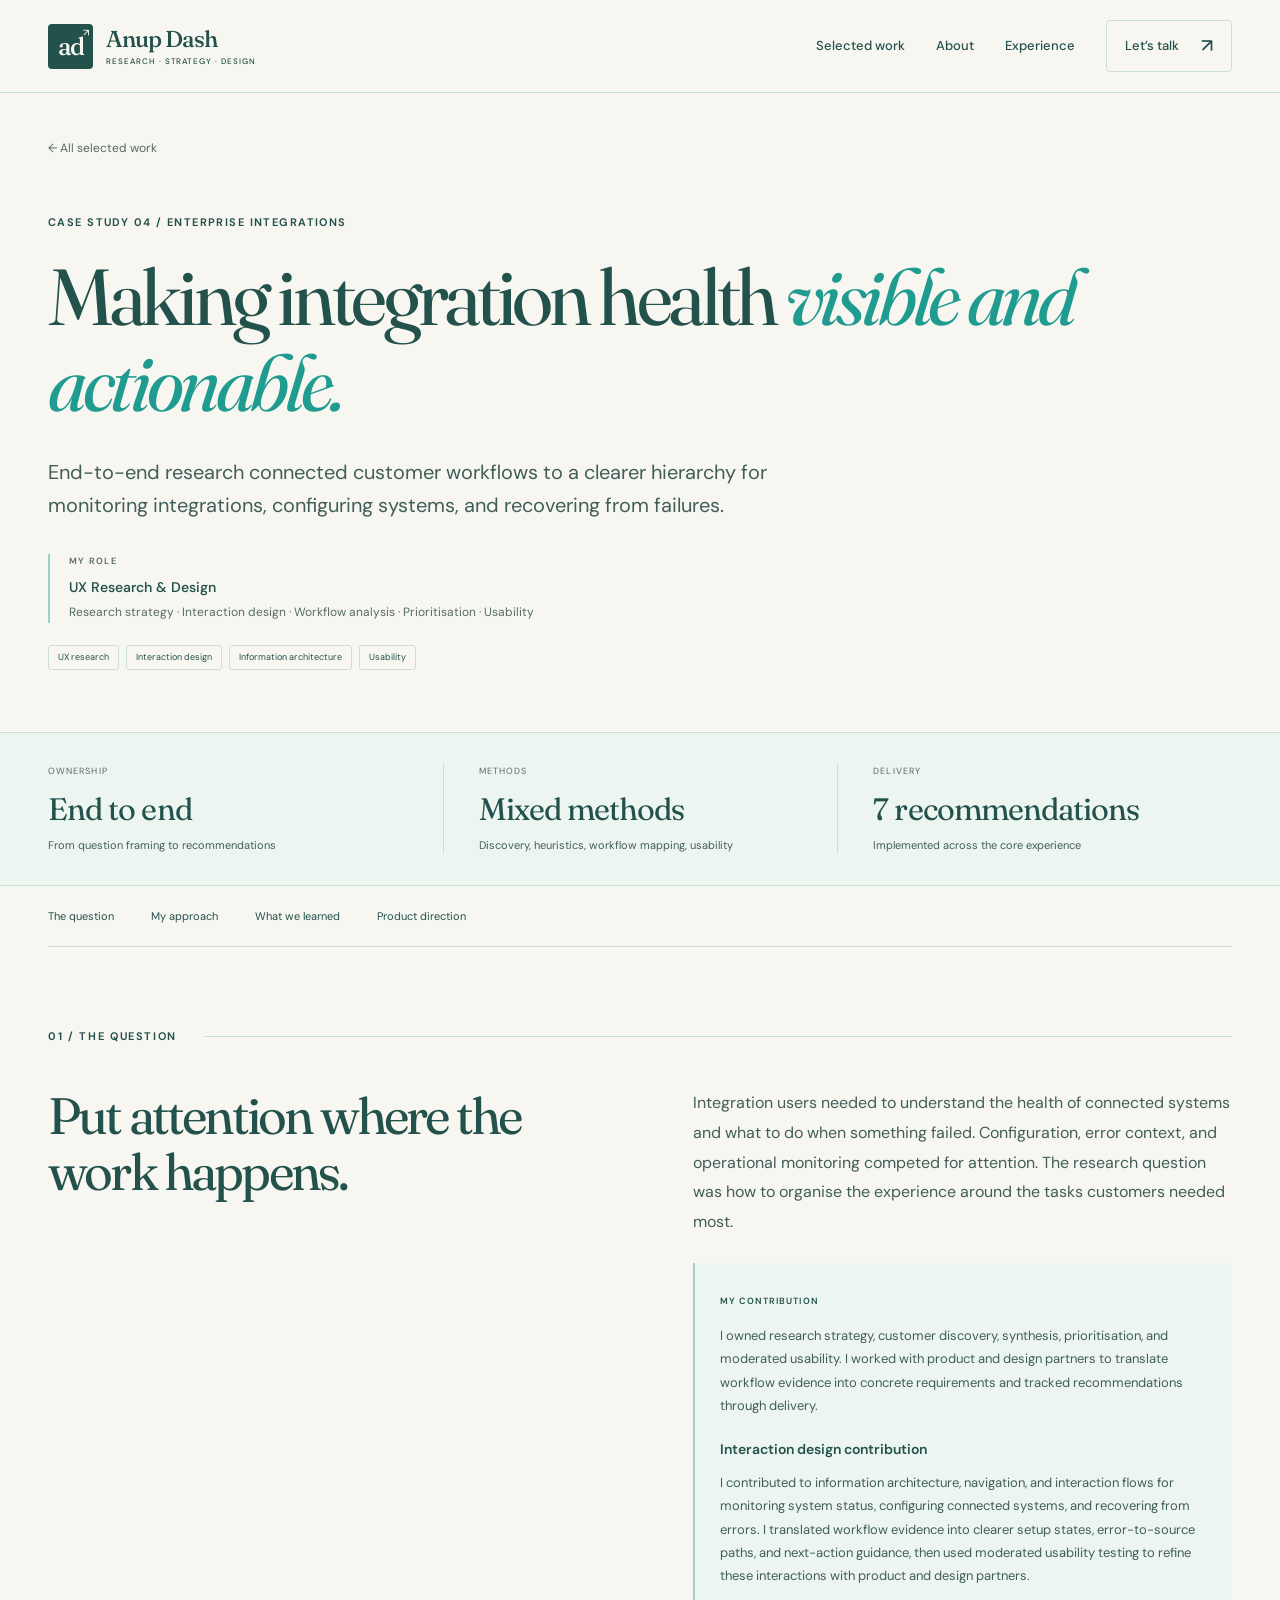
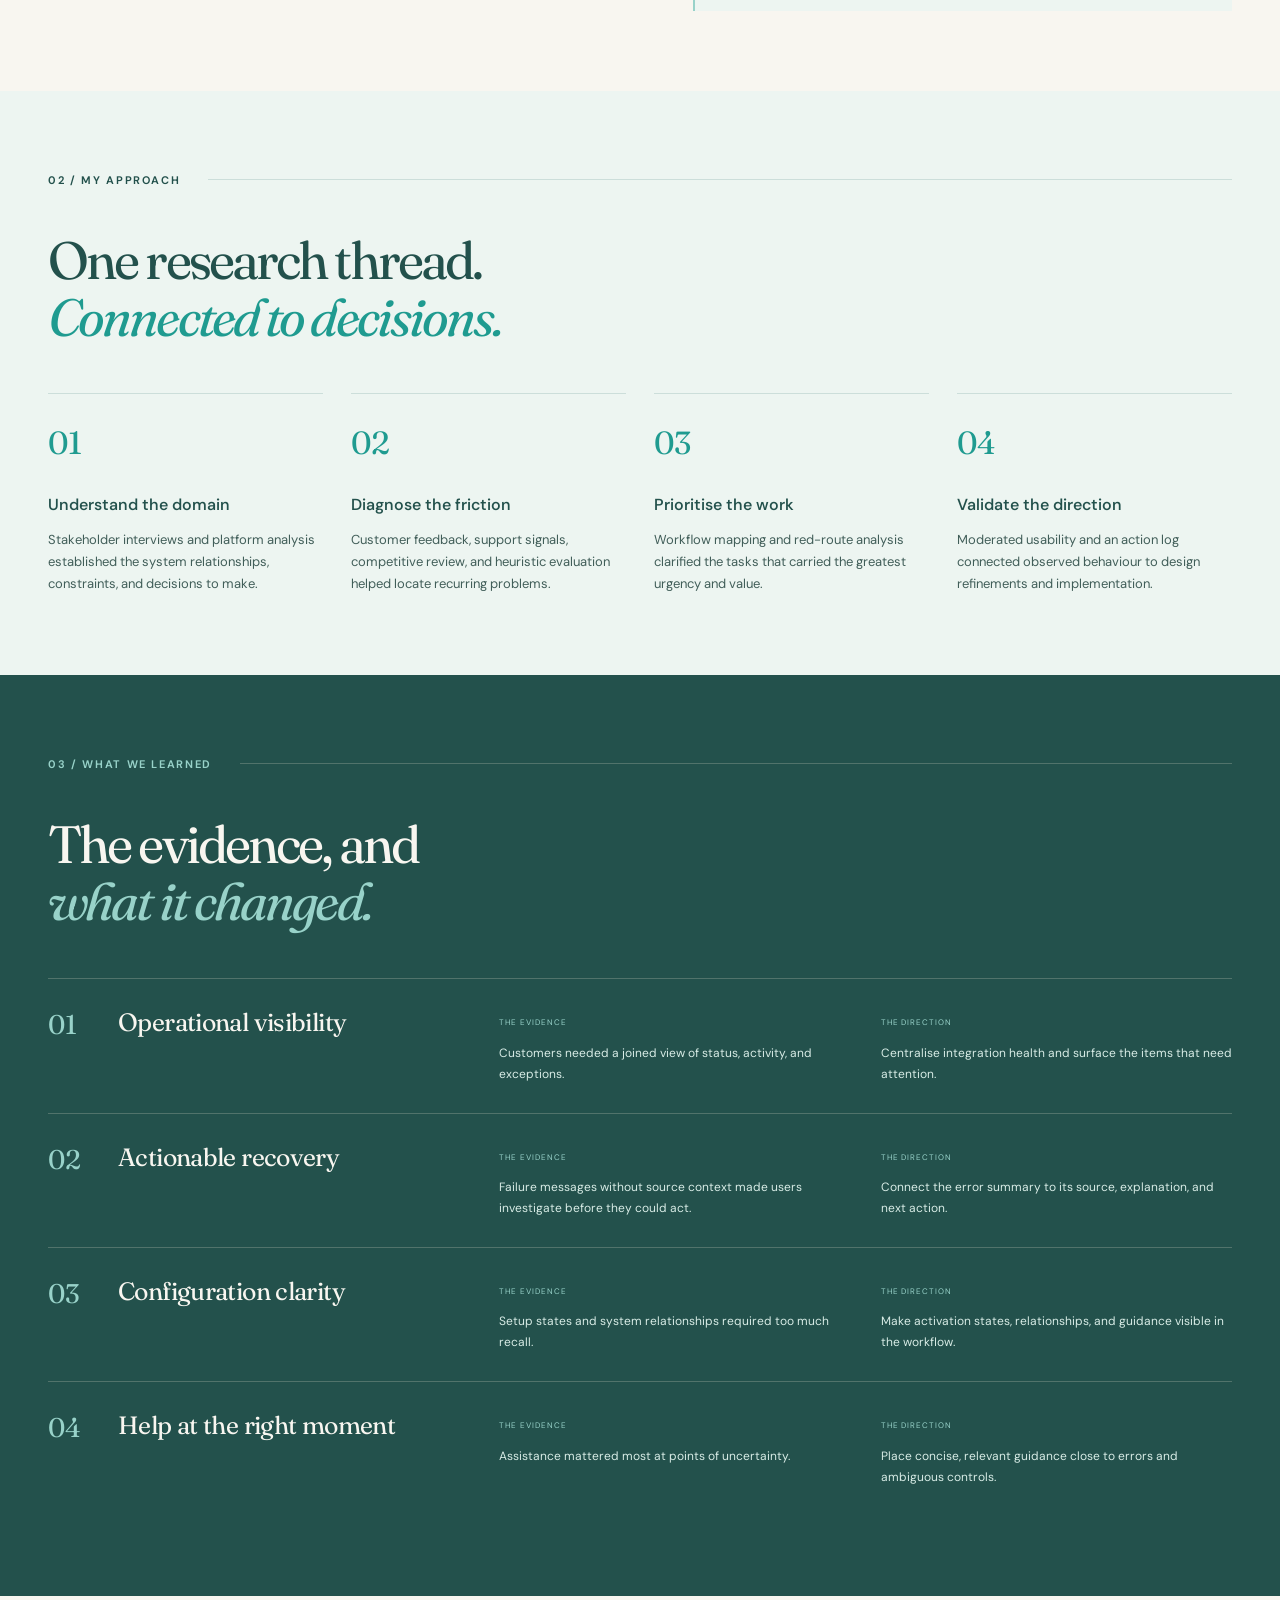
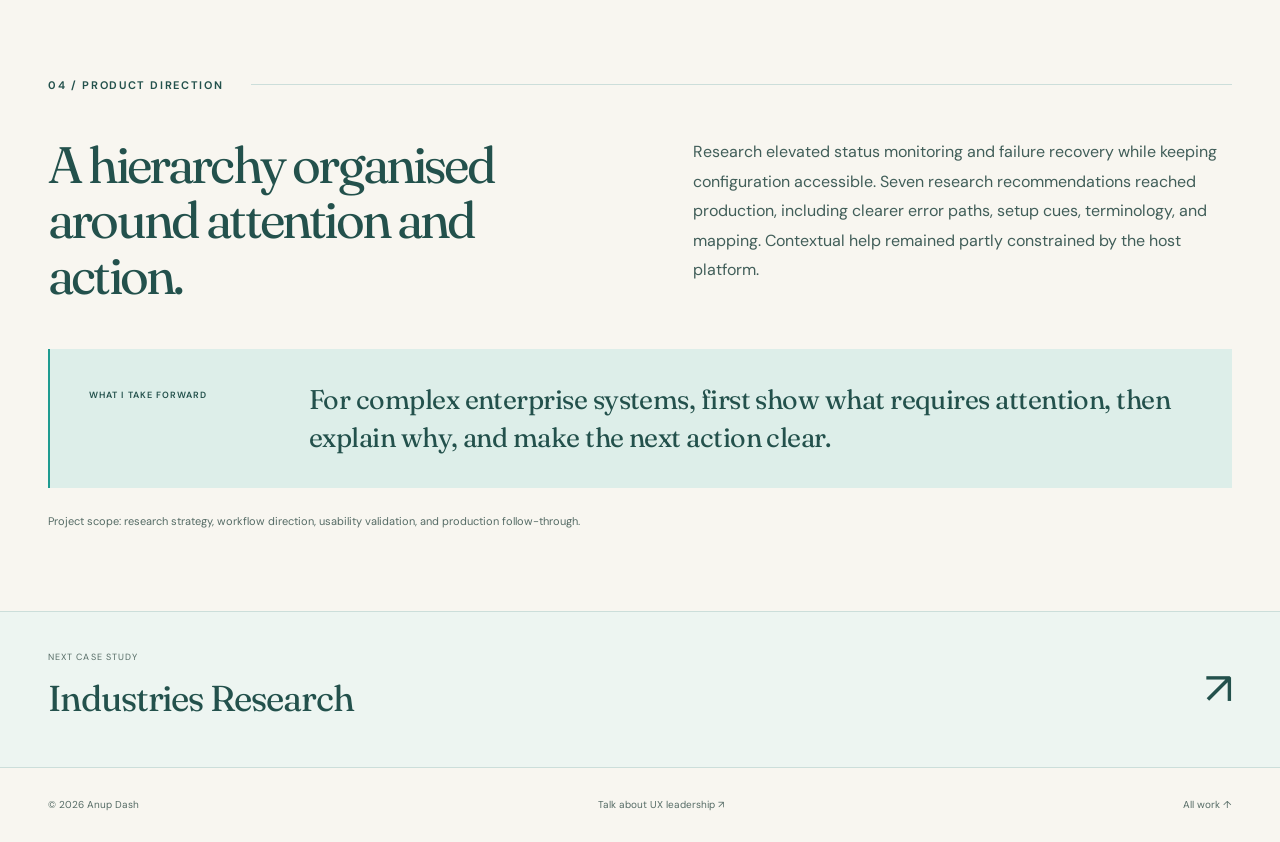
==== connectors-ux-revamp.html @ 8c9ec7f9 "Add files via upload" ====
<!doctype html><html lang="en"><head><meta charset="utf-8"><meta name="viewport" content="width=device-width, initial-scale=1"><title>Connectors UX Revamp — Anup Dash</title><meta name="description" content="End-to-end research connected customer workflows to a clearer hierarchy for monitoring integrations, configuring systems, and recovering from failures."><meta name="theme-color" content="#23514C"><link rel="icon" href="assets/favicon.svg" type="image/svg+xml"><link rel="stylesheet" href="styles.css"><link rel="stylesheet" href="case.css"><script src="app.js" defer></script></head><body><a class="skip-link" href="#main">Skip to content</a><header class="site-header"><nav class="wrap navigation" aria-label="Main navigation"><a class="brand" href="index.html" aria-label="Anup Dash, home"><span class="monogram" aria-hidden="true">ad<span>↗</span></span><span>Anup Dash<span class="brand-caption">RESEARCH · STRATEGY · DESIGN</span></span></a><button class="menu-toggle" aria-expanded="false" aria-controls="nav-links">Menu <span aria-hidden="true">☰</span></button><div class="nav-links" id="nav-links"><a href="index.html#projects">Selected work</a><a href="index.html#about">About</a><a href="index.html#experience">Experience</a><a class="nav-contact" href="index.html#contact">Let’s talk <span aria-hidden="true">↗</span></a></div></nav></header><main id="main">
    <section class="case-hero wrap"><a class="case-back" href="index.html#projects">← All selected work</a><p class="eyebrow">CASE STUDY 04 / ENTERPRISE INTEGRATIONS</p><h1>Making integration health <em>visible and actionable.</em></h1><p class="case-lede">End-to-end research connected customer workflows to a clearer hierarchy for monitoring integrations, configuring systems, and recovering from failures.</p><div class="case-role"><span>MY ROLE</span><strong>UX Research &amp; Design</strong><p>Research strategy · Interaction design · Workflow analysis · Prioritisation · Usability</p></div><div class="project-tags case-tags" aria-label="Project capabilities"><span>UX research</span><span>Interaction design</span><span>Information architecture</span><span>Usability</span></div></section>
    <section class="case-stats" aria-label="Project overview"><div class="wrap"><div><span>Ownership</span><strong>End to end</strong><p>From question framing to recommendations</p></div><div><span>Methods</span><strong>Mixed methods</strong><p>Discovery, heuristics, workflow mapping, usability</p></div><div><span>Delivery</span><strong>7 recommendations</strong><p>Implemented across the core experience</p></div></div></section>
    <nav class="case-sections wrap" aria-label="Case-study sections"><a href="#context">The question</a><a href="#approach">My approach</a><a href="#findings">What we learned</a><a href="#direction">Product direction</a></nav>
    <section class="section wrap case-context" id="context"><div class="section-label"><span>01 / THE QUESTION</span><span class="line"></span></div><div class="case-two-col"><h2>Put attention where the work happens.</h2><div><p>Integration users needed to understand the health of connected systems and what to do when something failed. Configuration, error context, and operational monitoring competed for attention. The research question was how to organise the experience around the tasks customers needed most.</p><aside class="contribution"><span>MY CONTRIBUTION</span><p>I owned research strategy, customer discovery, synthesis, prioritisation, and moderated usability. I worked with product and design partners to translate workflow evidence into concrete requirements and tracked recommendations through delivery.</p><h3>Interaction design contribution</h3><p>I contributed to information architecture, navigation, and interaction flows for monitoring system status, configuring connected systems, and recovering from errors. I translated workflow evidence into clearer setup states, error-to-source paths, and next-action guidance, then used moderated usability testing to refine these interactions with product and design partners.</p></aside></div></div></section>
    <section class="case-approach" id="approach"><div class="section wrap"><div class="section-label"><span>02 / MY APPROACH</span><span class="line"></span></div><h2>One research thread.<br><em>Connected to decisions.</em></h2><div class="approach-grid"><article><span class="step-number">01</span><h3>Understand the domain</h3><p>Stakeholder interviews and platform analysis established the system relationships, constraints, and decisions to make.</p></article><article><span class="step-number">02</span><h3>Diagnose the friction</h3><p>Customer feedback, support signals, competitive review, and heuristic evaluation helped locate recurring problems.</p></article><article><span class="step-number">03</span><h3>Prioritise the work</h3><p>Workflow mapping and red-route analysis clarified the tasks that carried the greatest urgency and value.</p></article><article><span class="step-number">04</span><h3>Validate the direction</h3><p>Moderated usability and an action log connected observed behaviour to design refinements and implementation.</p></article></div></div></section>
    <section class="case-findings" id="findings"><div class="section wrap"><div class="section-label"><span>03 / WHAT WE LEARNED</span><span class="line"></span></div><h2>The evidence, and<br><em>what it changed.</em></h2><div class="findings-list"><article class="case-finding"><span>01</span><h3>Operational visibility</h3><div><small>THE EVIDENCE</small><p>Customers needed a joined view of status, activity, and exceptions.</p></div><div><small>THE DIRECTION</small><p>Centralise integration health and surface the items that need attention.</p></div></article><article class="case-finding"><span>02</span><h3>Actionable recovery</h3><div><small>THE EVIDENCE</small><p>Failure messages without source context made users investigate before they could act.</p></div><div><small>THE DIRECTION</small><p>Connect the error summary to its source, explanation, and next action.</p></div></article><article class="case-finding"><span>03</span><h3>Configuration clarity</h3><div><small>THE EVIDENCE</small><p>Setup states and system relationships required too much recall.</p></div><div><small>THE DIRECTION</small><p>Make activation states, relationships, and guidance visible in the workflow.</p></div></article><article class="case-finding"><span>04</span><h3>Help at the right moment</h3><div><small>THE EVIDENCE</small><p>Assistance mattered most at points of uncertainty.</p></div><div><small>THE DIRECTION</small><p>Place concise, relevant guidance close to errors and ambiguous controls.</p></div></article></div></div></section>
    <section class="section wrap" id="direction"><div class="section-label"><span>04 / PRODUCT DIRECTION</span><span class="line"></span></div><div class="case-two-col"><h2>A hierarchy organised around attention and action.</h2><p class="result-copy">Research elevated status monitoring and failure recovery while keeping configuration accessible. Seven research recommendations reached production, including clearer error paths, setup cues, terminology, and mapping. Contextual help remained partly constrained by the host platform.</p></div><blockquote class="reflection"><span>WHAT I TAKE FORWARD</span><p>For complex enterprise systems, first show what requires attention, then explain why, and make the next action clear.</p></blockquote><p class="case-boundary">Project scope: research strategy, workflow direction, usability validation, and production follow-through.</p></section>
    <section class="next-case"><div class="wrap"><a href="industries-research.html"><span><small>NEXT CASE STUDY</small><strong>Industries Research</strong></span><span aria-hidden="true">↗</span></a></div></section></main><footer class="case-footer wrap"><span>© 2026 Anup Dash</span><a href="index.html#contact">Talk about UX leadership ↗</a><a href="index.html#projects">All work ↑</a></footer></body></html>
---- styles.css ----
@import url('https://fonts.googleapis.com/css2?family=DM+Sans:wght@400;450;500;550;600;650;700&family=Fraunces:ital,opsz,wght@0,9..144,400;0,9..144,500;0,9..144,600;1,9..144,400;1,9..144,500&display=swap');
/* Teal leads the palette; warm off-white keeps the editorial background. */
:root{
  --teal-deep:#23514C;
  --teal:#1F9B90;
  --teal-soft:#98D2C9;
  --teal-warm:#36B399;
  --teal-text:#18736B;
  --on-primary:#082724;
  --paper:#f8f6f0;
  --surface:#EDF5F1;
  --surface-soft:#DDEEE9;
  --surface-warm:#f0eee7;
  --ink:var(--teal-deep);
  --text:#415E59;
  --muted:#556B65;
  --accent:var(--teal);
  --border:#CCDEDA;
  --on-dark:#D8ECE6;
  --dark-border:#51736B;
  --display:'Fraunces',Georgia,serif;
  --sans:'DM Sans',Arial,sans-serif;
}
*{box-sizing:border-box}html{scroll-behavior:smooth;scroll-padding-top:110px}body{margin:0;background:var(--paper);color:var(--ink);font-family:var(--sans);font-size:16px;line-height:1.65;-webkit-font-smoothing:antialiased}a{color:inherit;text-decoration:none}button{font:inherit;cursor:pointer}img{display:block;max-width:100%}button,a{-webkit-tap-highlight-color:transparent}button{color:inherit}::selection{background:var(--teal-soft);color:var(--ink)}:focus-visible{outline:3px solid var(--accent);outline-offset:5px}h1,h2,h3,p{margin:0}h1,h2{font-family:var(--display);font-weight:400;letter-spacing:-.055em;line-height:1.08}h2{font-size:clamp(38px,4.1vw,60px)}h2 em,h1 em{font-weight:400;color:var(--teal)}em{font-family:var(--display)}.wrap{width:min(1240px,calc(100% - 96px));margin-inline:auto}.section{padding-block:80px}.section-label{display:flex;align-items:center;gap:28px;margin-bottom:43px;font-size:11px;font-weight:650;letter-spacing:.15em}.section-label .line{height:1px;flex:1;background:var(--border)}.eyebrow{font-size:11px;letter-spacing:.13em;font-weight:650;display:flex;align-items:center;gap:10px}.status-dot{width:7px;height:7px;background:var(--teal-warm);border-radius:50%}.text-link{display:inline-flex;align-items:center;gap:16px;font-size:14px;font-weight:550;border-bottom:1px solid var(--border);padding-bottom:7px}.text-link:hover{color:var(--teal-text);border-color:var(--accent)}.text-link span{font-size:20px;line-height:1}.button{display:inline-flex;align-items:center;justify-content:center;gap:28px;padding:16px 25px;min-height:54px;border-radius:5px;font-weight:550;font-size:14px;border:1px solid var(--teal-deep);transition:background .2s,transform .2s}.button:hover{transform:translateY(-2px)}.button span{font-size:22px;line-height:1}.button-primary{background:var(--teal);border-color:var(--teal);color:var(--on-primary);font-weight:650}.button-primary:hover{background:var(--teal-deep);border-color:var(--teal-deep);color:var(--paper)}.sr-only{position:absolute;width:1px;height:1px;padding:0;margin:-1px;overflow:hidden;clip:rect(0,0,0,0);white-space:nowrap;border:0}.skip-link{position:fixed;z-index:200;top:8px;left:16px;padding:12px;background:var(--teal-deep);color:white;transform:translateY(-160%)}.skip-link:focus{transform:none}
.site-header{position:sticky;top:0;z-index:100;background:rgba(248,246,240,.95);backdrop-filter:blur(14px);border-bottom:1px solid var(--border)}.navigation{display:flex;align-items:center;justify-content:space-between;min-height:92px;gap:30px}.brand{display:flex;align-items:center;gap:13px;font-family:var(--display);font-weight:500;font-size:23px;letter-spacing:-.045em;line-height:1.15}.brand-caption{display:block;font-family:var(--sans);font-size:8px;font-weight:500;letter-spacing:.12em;margin-top:5px}.monogram{display:flex;align-items:center;justify-content:center;width:45px;height:45px;background:var(--teal-deep);color:var(--paper);font-size:25px;border-radius:4px;position:relative;letter-spacing:-.08em}.monogram span{position:absolute;font-family:var(--sans);font-size:10px;right:4px;top:3px;letter-spacing:0}.nav-links{display:flex;align-items:center;gap:31px;font-size:13px;font-weight:500}.nav-links>a:hover{color:var(--teal-text)}.nav-contact{border:1px solid var(--border);padding:9px 18px;border-radius:4px;display:flex;gap:22px;align-items:center}.nav-contact span{font-size:19px}.menu-toggle{display:none}
.hero{display:grid;grid-template-columns:1.28fr .82fr;gap:74px;align-items:center;padding-block:8px 32px;min-height:0}.hero h1{font-size:clamp(52px,5.8vw,82px);line-height:1.08;margin-top:27px;letter-spacing:-.057em}.hero h1 em{display:inline-block}.hero-intro{max-width:540px;margin-top:27px;font-size:18px;line-height:1.7;color:var(--text)}.hero-detail{color:var(--muted);font-size:13px;margin-top:18px}.hero-actions{display:flex;align-items:center;gap:30px;margin-top:31px}.hero-location{display:flex;align-items:center;gap:8px;color:var(--muted);font-size:10px;margin-top:36px;letter-spacing:.02em}.hero-location svg{width:14px;height:14px;stroke:currentColor;stroke-width:1.5}.hero-location>span{padding-inline:5px}.portrait-composition{position:relative;padding-top:28px}.portrait-kicker{position:absolute;top:0;left:0;font-size:9px;letter-spacing:.14em;color:var(--muted)}.portrait-frame{position:relative;isolation:isolate;aspect-ratio: .88;border-radius:160px 160px 8px 8px;background:var(--surface-soft);overflow:hidden}.portrait-frame>img{position:absolute;z-index:1;bottom:0;left:0;width:100%;height:auto;mix-blend-mode:normal;-webkit-mask-image:url("assets/anup-portrait-formal-mask.png");mask-image:url("assets/anup-portrait-formal-mask.png");-webkit-mask-size:100% 100%;mask-size:100% 100%;-webkit-mask-repeat:no-repeat;mask-repeat:no-repeat}.portrait-orbit{position:absolute;z-index:0;pointer-events:none;width:100%;height:100%;inset:0;stroke:var(--teal-soft);fill:none;stroke-width:1}.portrait-caption{position:relative;margin:-28px 20px 0 -24px;padding:18px 22px;display:flex;align-items:center;gap:17px;background:var(--teal-deep);color:var(--paper);box-shadow:0 14px 35px #23514C1a;font-size:13px;line-height:1.4;border-radius:4px}.portrait-caption strong{font-weight:500}.spark{font-size:35px;color:var(--teal-soft);line-height:1}.caption-arrow{margin-left:auto;font-size:32px;font-weight:400}.portrait-index{display:block;text-align:right;margin-top:17px;font-size:8px;letter-spacing:.11em;color:var(--muted)}
.impact-strip{border-top:1px solid var(--border);border-bottom:1px solid var(--border);background:var(--surface)}.metrics{display:flex;justify-content:space-between;padding-block:34px}.metric{flex:0 1 auto;min-width:0;padding:0 0 0 35px;border-left:1px solid var(--border);text-align:left}.metric:first-child{padding-left:0;border:0}.metric-nps{flex-shrink:0}.metric strong{font-family:var(--display);font-size:44px;font-weight:400;line-height:1.2;letter-spacing:-.045em}.metric strong span{font-size:27px;color:var(--teal-text)}.metric p{font-size:12px;font-weight:550;line-height:1.55;margin-top:9px}.metric p>span{color:var(--muted);font-size:10px;font-weight:400}.metric-nps strong{font-size:37px;line-height:1.43;white-space:nowrap}.metric-nps strong span{font-size:24px;padding-inline:3px}
.about-grid{display:grid;grid-template-columns:1.05fr 1fr;gap:115px}.about-grid h2{max-width:470px}.about-copy{padding-top:3px;color:var(--text);font-size:15px}.about-copy>p+p{margin-top:18px}.about-copy .large-copy{font-size:22px;line-height:1.5;color:var(--ink)}.about-copy .text-link{margin-top:26px;color:var(--ink)}.section-heading{display:flex;justify-content:space-between;align-items:end;gap:50px;margin-bottom:40px}.section-heading>p{font-size:14px;color:var(--text);padding-bottom:7px;line-height:1.7}.work-section{background:var(--surface)}.work-section .section-label .line{background:var(--border)}.work-filters{display:flex;gap:8px;flex-wrap:wrap;margin-bottom:30px}.filter{border:1px solid var(--border);border-radius:40px;background:transparent;padding:9px 17px;font-size:12px;transition:background .2s}.filter span{font-size:10px;margin-left:7px;opacity:.75}.filter.active{background:var(--teal);color:var(--on-primary);border-color:var(--teal);font-weight:650}.filter:hover:not(.active){background:var(--surface-soft)}.project-grid{display:grid;grid-template-columns:1fr 1fr;gap:44px 30px}.project-card{display:block;min-width:0}.project-card[hidden]{display:none}.project-art{aspect-ratio:1.78;position:relative;overflow:hidden;border-radius:7px}.art-topline{position:absolute;top:21px;left:24px;right:24px;display:flex;justify-content:space-between;gap:12px;z-index:2;font-size:8px;font-weight:600;letter-spacing:.12em}.art-topline>span:last-child{font-size:12px;white-space:nowrap}.art-footnote{position:absolute;bottom:16px;left:24px;z-index:3;display:inline-flex;align-items:center;max-width:calc(100% - 48px);padding:4px 9px;border:1px solid var(--border);border-radius:999px;background:#f8f6f0;color:var(--teal-deep);font-size:8px;font-weight:600;line-height:1.4;letter-spacing:.08em;opacity:1}.project-copy{padding:22px 2px 0}.project-meta{font-size:9px;letter-spacing:.13em;font-weight:600;color:var(--muted)}.project-title{display:flex;justify-content:space-between;align-items:center;gap:14px;margin-top:9px}.project-title h3{font-family:var(--display);font-size:29px;line-height:1.2;font-weight:400;letter-spacing:-.04em}.project-arrow{font-size:24px;transition:transform .25s,color .25s}.project-card:hover .project-arrow{transform:translate(3px,-3px);color:var(--accent)}.project-copy>p:not(.project-meta){font-size:13px;color:var(--text);line-height:1.65;margin-top:12px;max-width:510px}.project-tags{display:flex;gap:7px;flex-wrap:wrap;margin-top:17px}.project-tags span,.experience-tags span{font-size:9px;padding:4px 9px;border:1px solid var(--border);border-radius:3px;color:var(--teal-deep)}.connector-art{color:var(--paper);background:var(--teal-deep)}.connector-art svg{position:absolute;inset:40px 0 17px;width:100%;height:calc(100% - 57px);transition:transform .4s}.map-path{fill:none;stroke:var(--teal-soft);stroke-width:1.5;stroke-dasharray:5 4}.map-node{fill:#2D655F;stroke:var(--teal-soft);stroke-width:.8}.map-label{fill:var(--paper);font-family:var(--sans);font-size:12px;text-anchor:middle}.map-core{fill:var(--teal-deep);font-family:var(--display);font-size:21px;text-anchor:middle}.project-card:hover .connector-art svg{transform:scale(1.025)}.outlook-art{background:var(--surface-soft);color:var(--teal-deep)}.mail-preview{position:absolute;inset:57px 27px -18px;display:flex;background:white;border:1px solid var(--border);border-radius:5px;box-shadow:0 10px 28px #23514C12;transform:rotate(-2deg);transition:transform .4s;font-size:9px}.project-card:hover .mail-preview{transform:rotate(0)}.mail-preview aside{display:flex;flex-direction:column;gap:13px;width:18%;background:var(--surface);padding:15px 9px;color:var(--muted)}.mail-logo{background:#3273b5;color:white;width:24px;height:27px;display:grid;place-items:center;font-weight:700;font-size:16px;margin-bottom:13px;border-radius:2px}.mail-preview aside b{font-size:7px;margin-left:5px}.mail-preview-body{width:44%;padding:16px 13px}.mail-bar{font-size:8px;border-bottom:1px solid var(--border);padding-bottom:12px;display:flex;justify-content:space-between}.mail-avatar{margin-top:13px;border-radius:50%;width:24px;height:24px;background:var(--surface-soft);display:grid;place-items:center;font-size:7px}.mail-lines{display:grid;gap:8px;margin-top:15px}.mail-lines>span{height:4px;background:var(--border);border-radius:2px;width:100%}.mail-lines>span:last-child{width:75%}.short-lines{margin-top:18px}.mail-signature{margin-top:19px;font-size:7px;color:var(--muted)}.connector-preview{border-left:1px solid var(--border);flex:1;overflow:hidden;background:var(--surface)}.connector-preview>img{height:100%;width:100%;object-fit:cover;object-position:top left}.industries-art{background:var(--surface-soft);color:var(--teal-deep)}.research-stack{position:absolute;top:68px;left:10%;right:10%;display:grid;gap:9px;transform:rotate(-3deg);transition:transform .4s}.project-card:hover .research-stack{transform:rotate(0)}.research-layer{padding:15px 22px;border:1px solid var(--border);background:var(--paper);border-radius:4px;box-shadow:0 6px 12px #23514C10}.research-layer:nth-child(2){margin-left:17px;background:var(--teal-warm);color:var(--on-primary);border-color:transparent}.research-layer:nth-child(3){margin-left:34px;background:var(--teal-deep);color:var(--paper);border-color:transparent}.research-layer span{display:block;font-size:7px;letter-spacing:.12em;line-height:1}.research-layer strong{display:block;font-family:var(--display);font-weight:400;font-size:16px;line-height:1.2;margin-top:8px}.healthcare-art{background:var(--surface-soft);color:var(--teal-deep)}.healthcare-window{position:absolute;inset:61px 30px -6px;border:1px solid var(--border);background:#fff;border-radius:5px;overflow:hidden;transform:rotate(2deg);box-shadow:0 12px 25px #23514C15;transition:transform .4s}.project-card:hover .healthcare-window{transform:rotate(0)}.window-bar{display:flex;gap:4px;padding:10px 11px;background:var(--paper);border-bottom:1px solid var(--border);align-items:center}.window-bar>span{width:5px;height:5px;border-radius:50%;background:var(--teal-soft)}.window-bar strong{margin-left:13px;font-size:8px;color:var(--muted);font-weight:500}.healthcare-window img{width:100%;height:100%;object-fit:cover;object-position:top left}.work-note{margin-top:36px;font-size:11px;color:var(--muted);max-width:650px}
.approach-grid{display:grid;grid-template-columns:repeat(4,1fr);gap:28px;margin-top:58px}.approach-grid article{border-top:1px solid var(--border);padding-top:23px}.step-number{font-family:var(--display);font-size:32px;color:var(--accent);letter-spacing:-.04em}.approach-grid h3{font-size:16px;font-weight:550;margin-top:22px}.approach-grid p{color:var(--text);font-size:13px;line-height:1.7;margin-top:10px}.ai-note{margin-top:51px;border:1px solid var(--border);display:flex;gap:23px;align-items:center;padding:25px 28px;border-radius:5px}.ai-note .spark{color:var(--teal-warm);font-size:36px;flex-shrink:0}.ai-note h3{font-size:14px;font-weight:550}.ai-note p{font-size:12px;color:var(--text);max-width:740px;margin-top:6px}.ai-label{margin-left:auto;font-size:8px;letter-spacing:.1em;min-width:110px;color:var(--muted)}
.experience-section{background:var(--surface-warm);border-block:1px solid var(--border)}.experience-grid{display:grid;grid-template-columns:.9fr 1.1fr;gap:104px}.experience-intro>p{font-size:14px;color:var(--text);margin-top:26px;max-width:320px}.experience-intro .text-link{margin-top:29px;font-size:12px}.timeline{border-top:1px solid var(--border)}.experience-item{padding-block:27px 30px;border-bottom:1px solid var(--border)}.experience-meta{display:flex;align-items:center;justify-content:space-between;gap:16px}.experience-meta>span:last-child{font-size:9px;letter-spacing:.08em;color:var(--muted)}.company{font-family:var(--display);font-size:23px;font-weight:500;letter-spacing:-.03em}.experience-item h3{font-weight:550;font-size:15px;margin-top:11px}.experience-item>p{font-size:12px;color:var(--text);margin-top:11px;line-height:1.75}.experience-tags{display:flex;gap:6px;margin-top:17px;flex-wrap:wrap}.earlier h3{font-size:13px}.earlier .company{font-size:21px}.capability-grid{display:grid;grid-template-columns:repeat(3,1fr);gap:35px}.capability-grid article{border-top:1px solid var(--border);padding-top:24px}.capability-icon{font-size:26px;color:var(--teal)}.capability-grid h3{margin-top:14px;font-weight:550;font-size:16px}.capability-grid ul{padding:0;list-style:none;margin:16px 0 0;color:var(--text);font-size:12px;line-height:2.2}.beyond-grid{display:grid;grid-template-columns:1fr 1fr;gap:80px;border-top:1px solid var(--border);margin-top:57px;padding-top:37px}.beyond-grid h3{font-family:var(--display);font-weight:400;font-size:24px;letter-spacing:-.03em;margin-top:16px}.beyond-grid>div>p:not(.eyebrow){font-size:13px;color:var(--text);margin-top:14px;max-width:400px}.beyond-grid>div>p.small-copy{font-size:11px;color:var(--muted)}
.contact-section{background:var(--teal-deep);color:var(--paper);padding-top:83px}.contact-section .section-label{color:var(--on-dark)}.contact-section .line{background:var(--dark-border)}.contact-grid{display:grid;grid-template-columns:1.15fr 1fr;gap:90px;align-items:center;padding-bottom:75px}.contact-grid h2{font-size:clamp(40px,4.3vw,62px)}.contact-grid h2 em{color:var(--teal-soft)}.contact-grid>div>p{color:var(--on-dark);font-size:13px;margin-top:25px}.contact-email{display:flex;justify-content:space-between;gap:20px;align-items:center;font-size:20px;letter-spacing:-.025em;padding-bottom:18px;border-bottom:1px solid var(--dark-border);overflow-wrap:anywhere}.contact-email>span{font-size:26px;flex-shrink:0}.contact-email:hover{color:var(--teal-soft)}.contact-secondary{display:flex;justify-content:space-between;align-items:center;gap:20px;font-size:12px;margin-top:18px}.contact-secondary span{margin-left:7px}.contact-secondary button{background:none;border:0;padding:8px 0;font-size:12px;color:var(--paper)}.contact-secondary button:hover{color:var(--teal-soft)}.contact-details>p{font-size:11px!important;margin-top:18px!important}.copy-status{font-size:11px;color:var(--teal-soft);display:block;min-height:18px;margin-top:8px}.footer{display:flex;align-items:center;justify-content:space-between;gap:30px;padding-block:27px;border-top:1px solid var(--dark-border);color:var(--on-dark);font-size:10px}.footer-name{color:var(--paper);font-family:var(--display);font-size:21px;letter-spacing:-.035em}.footer-name>span{display:block;font-family:var(--sans);font-size:9px;letter-spacing:.02em;margin-top:1px;color:var(--on-dark)}.footer>a:last-child span{margin-left:13px}
@media(min-width:1600px){.hero{gap:110px}.hero h1{font-size:88px}}
@media(max-width:1150px){.wrap{width:calc(100% - 64px)}.hero{gap:40px;grid-template-columns:1.2fr .8fr}.hero h1{font-size:64px}.hero-intro{font-size:16px}.about-grid,.experience-grid{gap:65px}.metric{padding:0 0 0 23px}.metric-nps strong{font-size:32px}.research-stack{top:53px}.research-layer{padding:11px 15px}.research-layer strong{font-size:14px}.art-topline{top:16px;left:19px;right:19px;font-size:7px}.art-footnote{left:19px;max-width:calc(100% - 38px);font-size:7px}.project-title h3{font-size:25px}.contact-grid{gap:50px}.contact-email{font-size:17px}}
@media(max-width:850px){.wrap{width:calc(100% - 48px)}.navigation{min-height:78px}.brand{font-size:21px}.brand-caption{font-size:7px}.nav-links{gap:20px;font-size:12px}.hero{grid-template-columns:1.12fr .88fr;gap:28px;padding-block:24px 32px;min-height:auto}.hero h1{font-size:51px}.hero .eyebrow{font-size:9px}.hero-intro{font-size:14px}.hero-detail{font-size:11px}.hero-actions{gap:18px}.button{padding:13px 18px;font-size:12px;gap:18px}.hero-actions .text-link{font-size:12px;gap:9px}.hero-location{font-size:8px;gap:5px}.portrait-caption{margin-left:-13px;padding:14px;font-size:11px;gap:12px}.portrait-caption .spark{font-size:27px}.portrait-kicker,.portrait-index{font-size:6px}.metrics{padding-block:27px}.metric{padding:0 0 0 15px}.metric strong{font-size:35px}.metric p{font-size:10px}.metric p>span{font-size:8px}.metric-nps strong{font-size:25px;line-height:1.7}.metric-nps strong span{font-size:18px}.section{padding-block:78px}.about-grid{gap:48px}.about-copy{font-size:13px}.about-copy .large-copy{font-size:18px}.section-heading>p{font-size:12px}.project-grid{gap:36px 23px}.project-art{aspect-ratio:1.55}.project-title h3{font-size:23px}.project-copy>p:not(.project-meta){font-size:12px}.project-tags span{font-size:8px}.research-stack{top:50px;left:6%;right:6%;gap:7px}.research-layer{padding:11px 14px}.research-layer strong{font-size:12px}.art-topline{left:15px;right:15px;font-size:6px}.mail-preview{inset:49px 19px -15px}.mail-preview-body{padding:12px 8px}.mail-preview aside{padding:13px 6px;font-size:7px}.mail-bar{font-size:6px}.mail-signature{font-size:6px}.healthcare-window{inset:50px 20px -5px}.approach-grid{gap:18px}.approach-grid h3{font-size:14px}.approach-grid p{font-size:12px}.ai-label{display:none}.experience-grid{gap:44px;grid-template-columns:.85fr 1.15fr}.experience-meta>span:last-child{font-size:8px}.capability-grid{gap:22px}.capability-grid h3{font-size:14px}.capability-grid ul{font-size:11px}.beyond-grid{gap:48px}.contact-grid{gap:35px}.contact-email{font-size:14px}.contact-secondary{font-size:10px}.contact-secondary button{font-size:10px}.contact-grid h2{font-size:42px}}
@media(max-width:640px){html{scroll-padding-top:85px}.wrap{width:calc(100% - 40px)}.navigation{min-height:74px}.brand{gap:10px;font-size:22px}.monogram{width:38px;height:38px;font-size:23px}.menu-toggle{display:flex;align-items:center;gap:13px;font-size:12px;padding:10px 0;border:0;background:none}.menu-toggle>span{font-size:17px}.nav-links{display:none;position:absolute;top:74px;left:0;right:0;background:var(--paper);padding:19px 20px 24px;border-bottom:1px solid var(--border);box-shadow:0 12px 20px #23514C10;align-items:stretch;gap:2px}.nav-links.open{display:flex;flex-direction:column}.nav-links>a{padding:10px 12px;min-height:44px;font-size:14px}.nav-links .nav-contact{margin-top:8px;justify-content:space-between}.hero{display:flex;flex-direction:column;gap:48px;align-items:stretch;padding-block:28px 32px}.hero h1{font-size:clamp(44px,10.9vw,68px);margin-top:23px}.hero .eyebrow{font-size:9px}.hero-intro{font-size:16px;max-width:480px;margin-top:24px}.hero-detail{font-size:12px;margin-top:18px}.hero-actions{gap:25px;margin-top:27px}.hero-actions .button{font-size:13px;padding:14px 20px}.hero-actions .text-link{font-size:13px}.hero-location{font-size:9px;margin-top:26px;gap:7px}.portrait-composition{width:min(390px,calc(100% - 24px));margin-inline:auto;padding-top:28px}.portrait-frame{aspect-ratio:1.08;border-radius:140px 140px 5px 5px}.portrait-frame>img{width:91%;left:4.5%;bottom:-8%}.portrait-caption{margin-top:-27px;margin-left:-12px;margin-right:16px;padding:16px 20px;font-size:12px;gap:14px}.portrait-kicker{font-size:8px}.portrait-index{font-size:6px;margin-top:13px}.metrics{display:grid;grid-template-columns:1fr 1fr;gap:24px 0;padding-block:30px}.metric{border-left:1px solid var(--border);padding:0 0 0 23px;text-align:left}.metric:nth-child(odd){padding-left:0;border-left:0}.metric strong{font-size:39px}.metric p{font-size:11px}.metric p>span{font-size:8px}.metric-nps strong{font-size:29px;line-height:1.6}.metric-nps strong span{font-size:21px}.section{padding-block:65px}.section-label{font-size:9px;gap:20px;margin-bottom:29px}.about-grid{grid-template-columns:1fr;gap:27px}.about-grid h2{max-width:380px;font-size:42px}.about-copy{font-size:14px;max-width:500px}.about-copy .large-copy{font-size:20px}.section-heading{display:block;margin-bottom:29px}.section-heading h2{font-size:44px}.section-heading>p{margin-top:21px;font-size:13px}.work-filters{gap:7px;margin-bottom:25px}.filter{font-size:10px;padding:9px 13px;min-height:38px}.project-grid{grid-template-columns:1fr;gap:35px}.project-art{aspect-ratio:1.7}.project-title h3{font-size:28px}.project-copy>p:not(.project-meta){font-size:13px}.project-copy{padding-top:20px}.project-meta{font-size:8px}.project-tags span{font-size:9px}.art-topline{font-size:7px;top:18px;left:19px;right:19px}.art-footnote{bottom:12px;font-size:7px}.research-stack{top:54px;left:9%;right:9%;gap:7px}.research-layer{padding:12px 17px}.research-layer strong{font-size:14px}.mail-preview{inset:53px 23px -17px}.healthcare-window{inset:52px 25px -5px}.approach-grid{grid-template-columns:1fr 1fr;gap:30px 22px;margin-top:37px}.step-number{font-size:29px}.approach-grid h3{margin-top:13px;font-size:14px}.approach-grid p{font-size:12px}.ai-note{margin-top:33px;padding:21px 18px;align-items:start;gap:16px}.ai-note .spark{font-size:28px}.ai-note h3{font-size:13px}.ai-note p{font-size:11px;line-height:1.8}.experience-grid{grid-template-columns:1fr;gap:33px}.experience-intro h2{font-size:44px}.experience-intro>p{font-size:14px;max-width:380px;margin-top:22px}.experience-meta>span:last-child{font-size:8px}.experience-item{padding-block:25px}.experience-item>p{font-size:13px}.capability-grid{grid-template-columns:1fr;gap:27px}.capability-grid article{display:grid;grid-template-columns:37px 1fr;gap:0 16px}.capability-grid h3{font-size:16px;margin-top:3px}.capability-grid ul{grid-column:2;font-size:12px;margin-top:12px;line-height:2.1}.beyond-grid{grid-template-columns:1fr;gap:30px;padding-top:30px;margin-top:38px}.beyond-grid h3{font-size:25px}.contact-section{padding-top:58px}.contact-grid{grid-template-columns:1fr;gap:36px;padding-bottom:42px}.contact-grid h2{font-size:46px}.contact-grid>div>p{font-size:12px;margin-top:20px}.contact-email{font-size:19px}.contact-secondary{font-size:12px}.contact-secondary button{font-size:12px}.footer{flex-wrap:wrap;gap:18px;padding-block:24px}.footer-name{width:100%;font-size:23px}.footer>a:last-child{margin-left:auto}.footer{font-size:9px}}
@media(max-width:360px){.wrap{width:calc(100% - 32px)}.hero h1{font-size:39px}.hero-intro{font-size:14px}.hero-location{font-size:8px}.hero-actions{gap:17px}.hero-actions .button{font-size:12px;gap:12px}.contact-email{font-size:16px}.filter{padding:8px 10px}.research-layer strong{font-size:12px}.research-layer{padding:10px 12px}.research-stack{top:50px}}
@media(prefers-reduced-motion:reduce){html{scroll-behavior:auto}*,*::before,*::after{animation:none!important;transition:none!important}}

/* Keep keyboard focus distinct on the deep teal sections. */
.contact-section :focus-visible,.case-findings :focus-visible{outline-color:var(--teal-soft)}

.filter.active span{opacity:1}

@media(max-width:640px){.metrics .metric-nps{grid-column:1 / -1;border-left:0;border-top:1px solid var(--border);padding:22px 0 0;text-align:center}}

/* Present the Connectors screenshot in the same framed style as the other product previews. */
.connector-cover-art{background:var(--surface-soft);color:var(--teal-deep)}
.connector-window{position:absolute;inset:61px 30px -6px;display:flex;flex-direction:column;border:1px solid var(--border);background:#fff;border-radius:5px;overflow:hidden;transform:rotate(-2deg);box-shadow:0 12px 25px #23514C15;transition:transform .4s}
.project-card:hover .connector-window{transform:rotate(0)}
.connector-window .window-bar{flex-shrink:0}
.project-cover-image{display:block;flex:1;min-height:0;width:100%;height:100%;object-fit:cover;object-position:top left}
@media(max-width:850px){.connector-window{inset:50px 20px -5px}}
@media(max-width:640px){.connector-window{inset:52px 25px -5px}}
---- case.css ----
.case-hero{padding-block:41px 62px}.case-back{display:inline-block;font-size:12px;color:var(--muted);margin-bottom:54px}.case-back:hover{color:var(--teal-text)}.case-hero h1{font-size:clamp(48px,6.2vw,87px);max-width:1040px;margin-top:23px}.case-lede{font-size:20px;color:var(--text);max-width:750px;line-height:1.65;margin-top:31px}.case-role{margin-top:32px;border-left:2px solid var(--teal-soft);padding-left:19px}.case-role>span{display:block;font-size:9px;letter-spacing:.14em;font-weight:600;color:var(--muted)}.case-role strong{display:block;font-size:14px;font-weight:550;margin-top:7px}.case-role p{font-size:12px;color:var(--muted);margin-top:4px}.case-stats{background:var(--surface);border-block:1px solid var(--border)}.case-stats>.wrap{display:grid;grid-template-columns:repeat(3,1fr);padding-block:31px}.case-stats>.wrap>div{border-left:1px solid var(--border);padding-inline:35px}.case-stats>.wrap>div:first-child{border-left:0;padding-left:0}.case-stats span{display:block;font-size:9px;letter-spacing:.12em;text-transform:uppercase;color:var(--muted)}.case-stats strong{display:block;font-family:var(--display);font-size:31px;line-height:1.2;font-weight:400;letter-spacing:-.03em;margin-top:12px}.case-stats p{font-size:11px;color:var(--text);margin-top:8px;max-width:270px}.case-sections{display:flex;gap:37px;font-size:11px;border-bottom:1px solid var(--border);padding-block:21px}.case-sections a:hover{color:var(--teal-text)}.case-two-col{display:grid;grid-template-columns:1fr 1fr;gap:105px}.case-two-col h2{font-size:clamp(37px,4vw,54px)}.case-two-col>div>p,.result-copy{font-size:16px;color:var(--text);line-height:1.85}.contribution{margin-top:27px;padding:23px 25px;border-left:2px solid var(--teal-soft);background:var(--surface)}.contribution>span{font-size:9px;letter-spacing:.12em;font-weight:600}.contribution p{font-size:13px;color:var(--text);margin-top:11px;line-height:1.8}.case-approach{background:var(--surface)}.case-approach .approach-grid{margin-top:48px}.case-findings{background:var(--teal-deep);color:var(--paper)}.case-findings .section-label{color:var(--teal-soft)}.case-findings .line{background:var(--dark-border)}.case-findings h2 em{color:var(--teal-soft)}.findings-list{margin-top:49px}.case-finding{display:grid;grid-template-columns:40px 1fr 1fr 1fr;gap:30px;border-top:1px solid var(--dark-border);padding-block:28px}.case-finding>span{font-family:var(--display);font-size:27px;color:var(--teal-soft);line-height:1.3}.case-finding h3{font-family:var(--display);font-size:25px;font-weight:400;line-height:1.2;letter-spacing:-.025em}.case-finding small{font-size:8px;letter-spacing:.12em;color:var(--teal-soft)}.case-finding p{font-size:12px;line-height:1.75;color:var(--on-dark);margin-top:9px}.case-gallery{display:grid;grid-template-columns:1fr 1fr;gap:28px;margin-top:45px}.case-gallery figure{margin:0;border:1px solid var(--border);border-radius:5px;overflow:hidden;background:white}.case-gallery figure:last-child{grid-column:1 / -1}.case-gallery figure img{width:100%;height:auto;background:white}.case-gallery figcaption{padding:18px 22px;background:var(--surface);color:var(--text);font-size:11px}.reflection{margin:46px 0 0;padding:32px 39px;border-left:2px solid var(--teal);background:var(--surface-soft);display:grid;grid-template-columns:190px 1fr;gap:30px;align-items:start}.reflection>span{font-size:9px;letter-spacing:.12em;font-weight:600;margin-top:7px}.reflection p{font-family:var(--display);font-size:27px;font-weight:400;line-height:1.4;letter-spacing:-.02em}.case-boundary{font-size:11px;color:var(--muted);margin-top:24px;max-width:830px}.next-case{border-block:1px solid var(--border);background:var(--surface);padding-block:38px}.next-case a{display:flex;justify-content:space-between;align-items:center;gap:30px}.next-case small{display:block;font-size:9px;letter-spacing:.12em;color:var(--muted)}.next-case strong{display:block;font-family:var(--display);font-size:36px;font-weight:400;letter-spacing:-.03em;margin-top:5px}.next-case a>span:last-child{font-size:45px}.case-footer{display:flex;justify-content:space-between;gap:25px;padding-block:29px;font-size:10px;color:var(--muted)}
@media(max-width:850px){.case-two-col{gap:48px}.case-finding{grid-template-columns:30px 1fr 1fr;gap:20px}.case-finding>div:last-child{grid-column:3}.case-finding>div:nth-child(3){grid-column:2}.case-finding h3{grid-column:2 / -1}.case-finding>span{grid-row:1 / 3}.case-lede{font-size:18px}.case-stats strong{font-size:26px}.case-stats>.wrap>div{padding-inline:23px}.reflection{grid-template-columns:140px 1fr;gap:25px;padding:26px}.reflection p{font-size:23px}}
@media(max-width:640px){.case-hero{padding-block:27px 38px}.case-back{margin-bottom:33px;font-size:11px}.case-hero .eyebrow{font-size:8px;letter-spacing:.1em}.case-hero h1{font-size:clamp(42px,10.5vw,62px);margin-top:21px}.case-lede{font-size:16px;margin-top:25px}.case-role strong{font-size:13px}.case-role p{font-size:11px;line-height:1.7}.case-stats>.wrap{grid-template-columns:1fr;padding-block:0}.case-stats>.wrap>div{border-left:0;border-bottom:1px solid var(--border);padding:23px 0}.case-stats>.wrap>div:last-child{border-bottom:0}.case-stats strong{font-size:29px;margin-top:7px}.case-stats p{font-size:11px;max-width:none}.case-sections{flex-wrap:wrap;gap:12px 25px;font-size:10px;padding-block:18px}.case-two-col{grid-template-columns:1fr;gap:26px}.case-two-col>div>p,.result-copy{font-size:14px}.contribution{padding:22px}.case-finding{grid-template-columns:30px 1fr;gap:14px 16px;padding-block:26px}.case-finding>div:nth-child(3),.case-finding>div:last-child{grid-column:2}.case-finding>span{grid-row:1 / 4}.case-finding h3{grid-column:2;font-size:26px}.case-finding p{font-size:13px}.case-gallery{grid-template-columns:1fr;gap:22px}.case-gallery figure:last-child{grid-column:auto}.case-gallery figcaption{font-size:11px;padding:15px 18px}.reflection{grid-template-columns:1fr;gap:13px;padding:24px;margin-top:33px}.reflection p{font-size:25px}.case-boundary{font-size:10px;line-height:1.8}.next-case strong{font-size:29px}.next-case a>span:last-child{font-size:37px}.case-footer{flex-wrap:wrap;gap:14px 22px;padding-block:25px}.case-footer>a:last-child{margin-left:auto}}

.case-tags{margin-top:22px}.contribution h3{font-size:14px;line-height:1.4;font-weight:600;margin-top:23px;color:var(--teal-deep)}
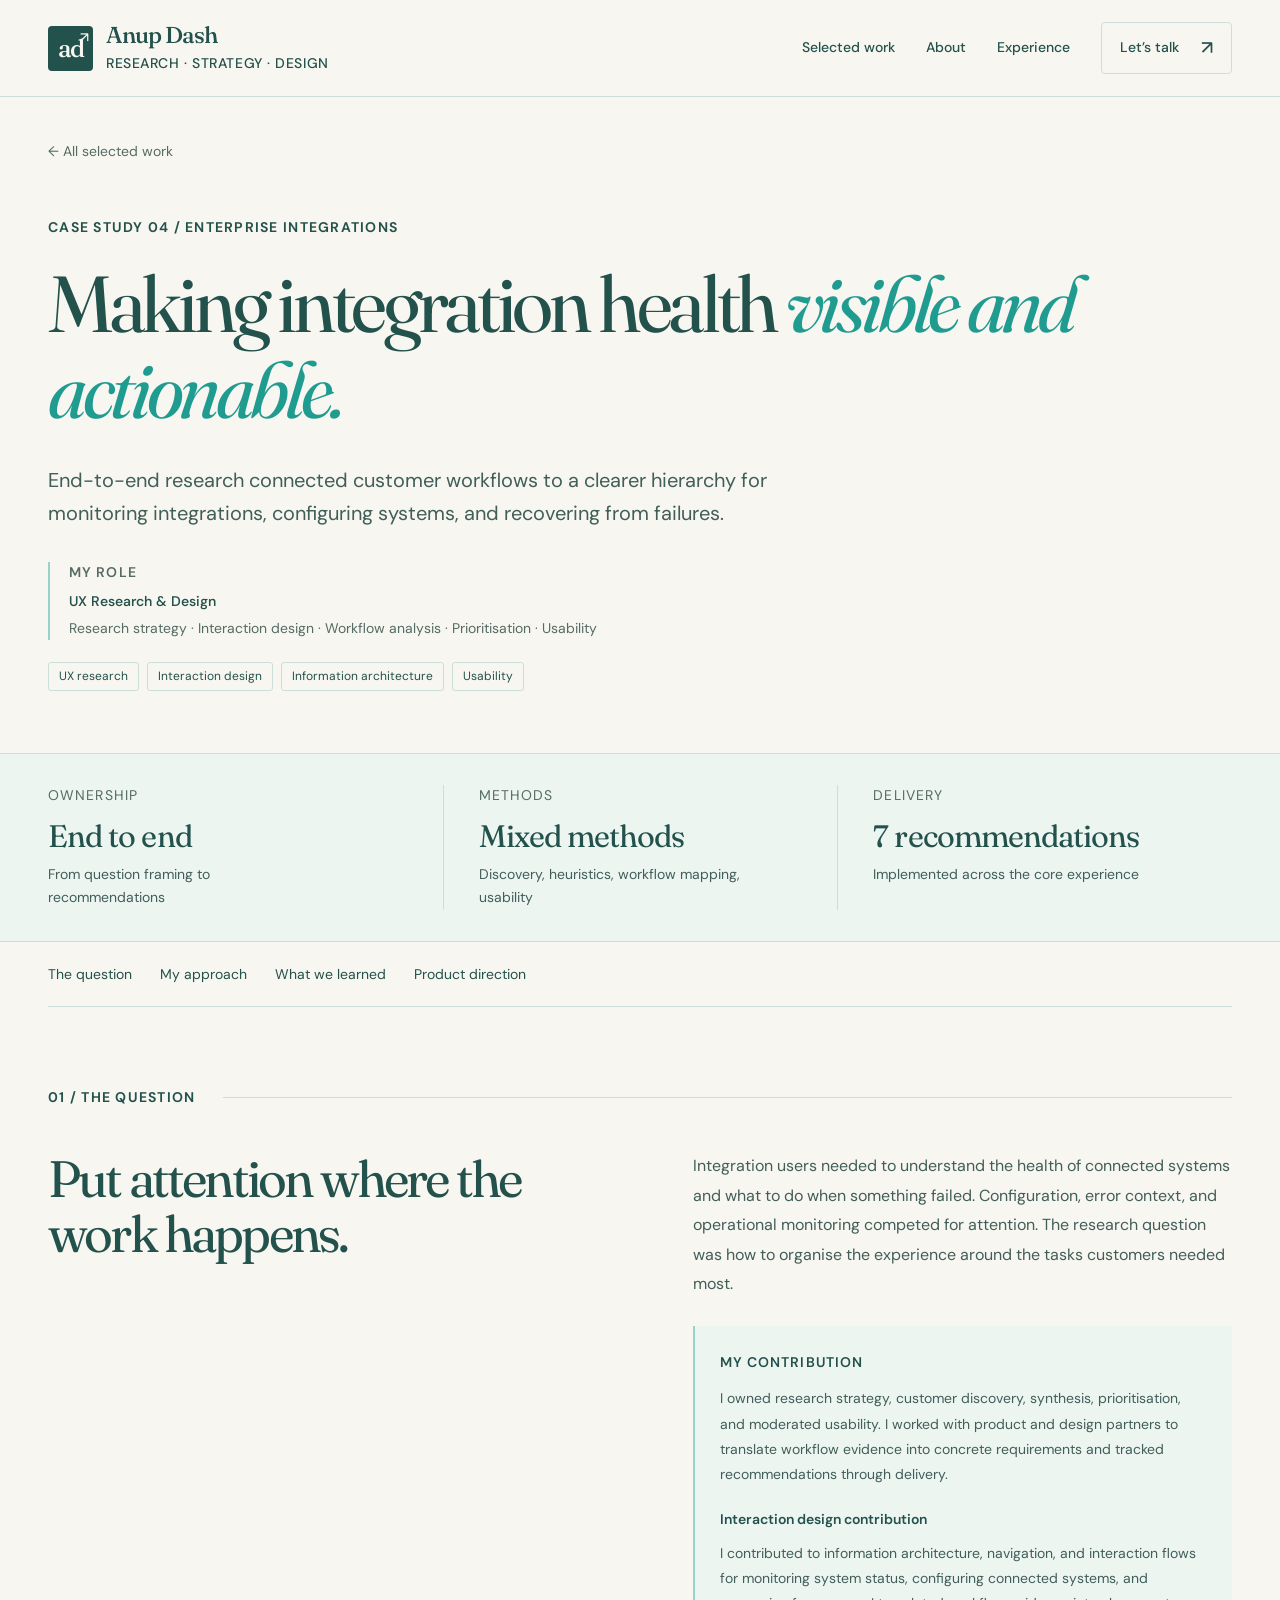
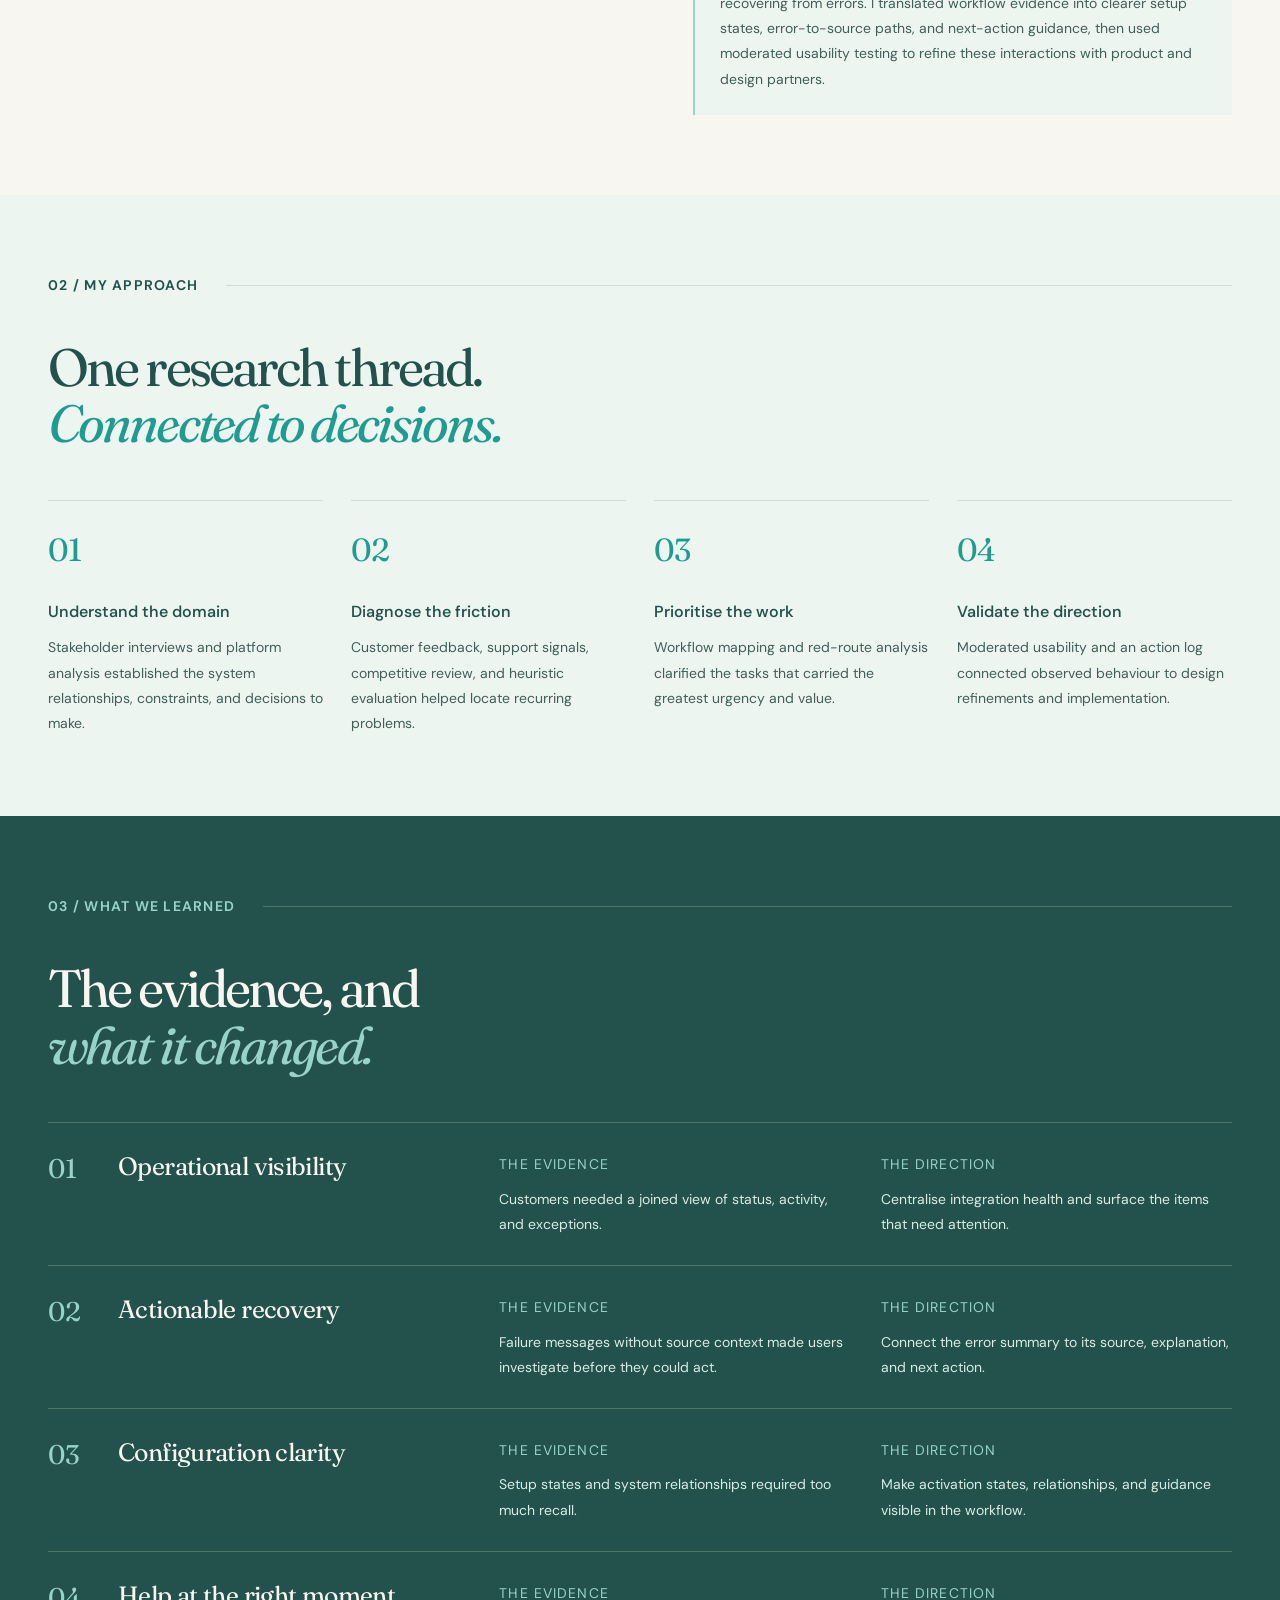
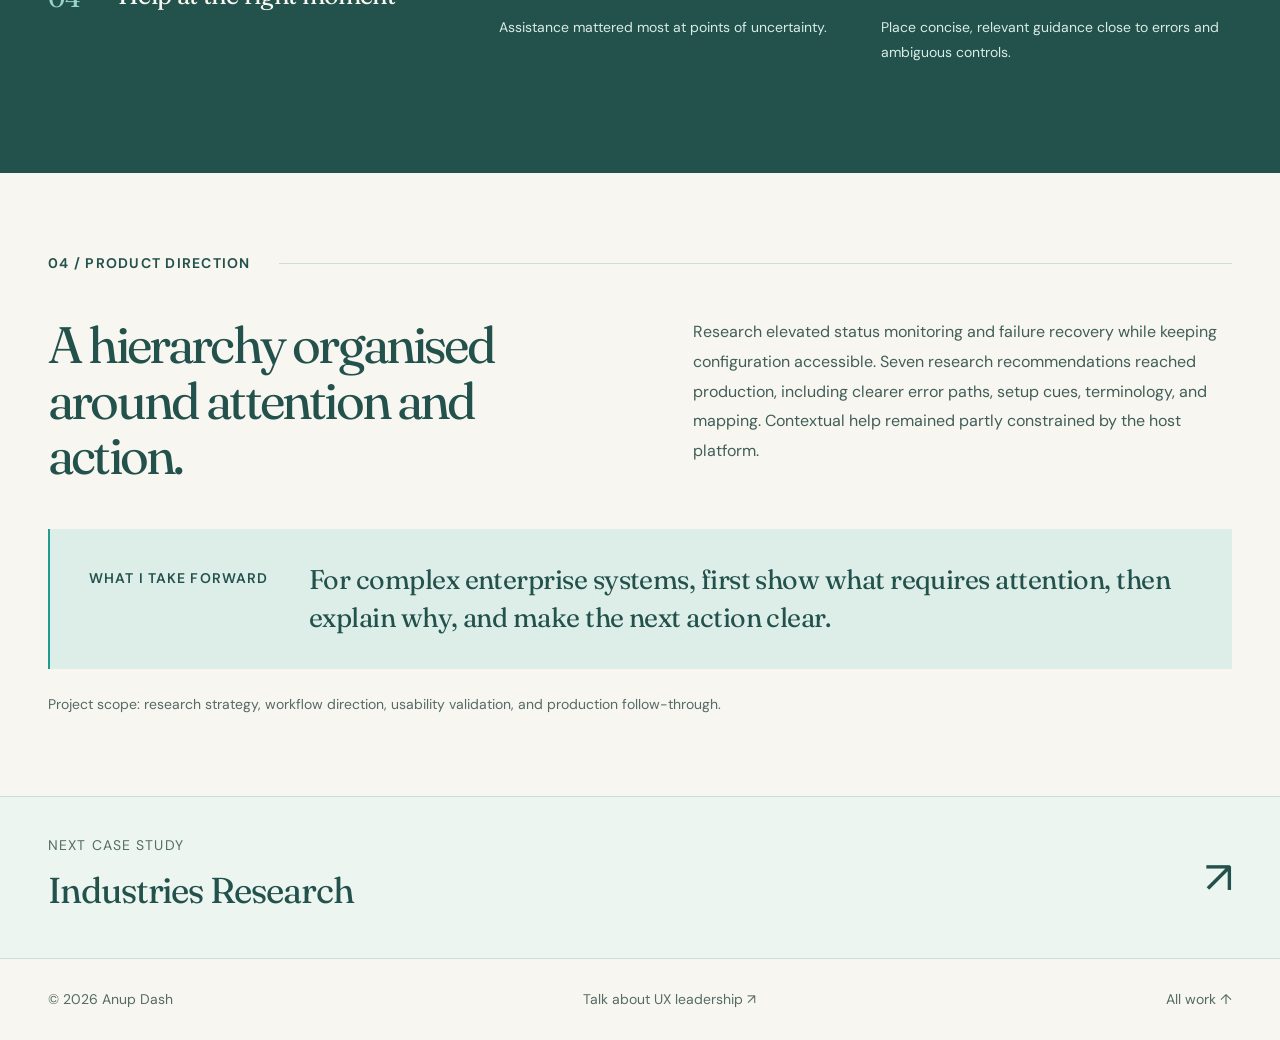
==== commit 74f4b832: "Update portfolio, resume and portrait textsize, spacing, colors and image update" ====
--- a/connectors-ux-revamp.html
+++ b/connectors-ux-revamp.html
@@ -1,4 +1,4 @@
-<!doctype html><html lang="en"><head><meta charset="utf-8"><meta name="viewport" content="width=device-width, initial-scale=1"><title>Connectors UX Revamp — Anup Dash</title><meta name="description" content="End-to-end research connected customer workflows to a clearer hierarchy for monitoring integrations, configuring systems, and recovering from failures."><meta name="theme-color" content="#23514C"><link rel="icon" href="assets/favicon.svg" type="image/svg+xml"><link rel="stylesheet" href="styles.css"><link rel="stylesheet" href="case.css"><script src="app.js" defer></script></head><body><a class="skip-link" href="#main">Skip to content</a><header class="site-header"><nav class="wrap navigation" aria-label="Main navigation"><a class="brand" href="index.html" aria-label="Anup Dash, home"><span class="monogram" aria-hidden="true">ad<span>↗</span></span><span>Anup Dash<span class="brand-caption">RESEARCH · STRATEGY · DESIGN</span></span></a><button class="menu-toggle" aria-expanded="false" aria-controls="nav-links">Menu <span aria-hidden="true">☰</span></button><div class="nav-links" id="nav-links"><a href="index.html#projects">Selected work</a><a href="index.html#about">About</a><a href="index.html#experience">Experience</a><a class="nav-contact" href="index.html#contact">Let’s talk <span aria-hidden="true">↗</span></a></div></nav></header><main id="main">
+<!doctype html><html lang="en"><head><meta charset="utf-8"><meta name="viewport" content="width=device-width, initial-scale=1"><title>Connectors UX Revamp — Anup Dash</title><meta name="description" content="End-to-end research connected customer workflows to a clearer hierarchy for monitoring integrations, configuring systems, and recovering from failures."><meta name="theme-color" content="#23514C"><link rel="icon" href="assets/favicon.svg" type="image/svg+xml"><link rel="stylesheet" href="styles.css?v=20261020-flipped-portrait"><link rel="stylesheet" href="case.css?v=20261019-case14"><script src="app.js" defer></script></head><body><a class="skip-link" href="#main">Skip to content</a><header class="site-header"><nav class="wrap navigation" aria-label="Main navigation"><a class="brand" href="index.html" aria-label="Anup Dash, home"><span class="monogram" aria-hidden="true">ad<span>↗</span></span><span>Anup Dash<span class="brand-caption">RESEARCH · STRATEGY · DESIGN</span></span></a><button class="menu-toggle" aria-expanded="false" aria-controls="nav-links">Menu <span aria-hidden="true">☰</span></button><div class="nav-links" id="nav-links"><a href="index.html#projects">Selected work</a><a href="index.html#about">About</a><a href="index.html#experience">Experience</a><a class="nav-contact" href="index.html#contact">Let’s talk <span aria-hidden="true">↗</span></a></div></nav></header><main id="main">
     <section class="case-hero wrap"><a class="case-back" href="index.html#projects">← All selected work</a><p class="eyebrow">CASE STUDY 04 / ENTERPRISE INTEGRATIONS</p><h1>Making integration health <em>visible and actionable.</em></h1><p class="case-lede">End-to-end research connected customer workflows to a clearer hierarchy for monitoring integrations, configuring systems, and recovering from failures.</p><div class="case-role"><span>MY ROLE</span><strong>UX Research &amp; Design</strong><p>Research strategy · Interaction design · Workflow analysis · Prioritisation · Usability</p></div><div class="project-tags case-tags" aria-label="Project capabilities"><span>UX research</span><span>Interaction design</span><span>Information architecture</span><span>Usability</span></div></section>
     <section class="case-stats" aria-label="Project overview"><div class="wrap"><div><span>Ownership</span><strong>End to end</strong><p>From question framing to recommendations</p></div><div><span>Methods</span><strong>Mixed methods</strong><p>Discovery, heuristics, workflow mapping, usability</p></div><div><span>Delivery</span><strong>7 recommendations</strong><p>Implemented across the core experience</p></div></div></section>
     <nav class="case-sections wrap" aria-label="Case-study sections"><a href="#context">The question</a><a href="#approach">My approach</a><a href="#findings">What we learned</a><a href="#direction">Product direction</a></nav>
--- a/styles.css
+++ b/styles.css
@@ -21,19 +21,23 @@
   --display:'Fraunces',Georgia,serif;
   --sans:'DM Sans',Arial,sans-serif;
 }
-*{box-sizing:border-box}html{scroll-behavior:smooth;scroll-padding-top:110px}body{margin:0;background:var(--paper);color:var(--ink);font-family:var(--sans);font-size:16px;line-height:1.65;-webkit-font-smoothing:antialiased}a{color:inherit;text-decoration:none}button{font:inherit;cursor:pointer}img{display:block;max-width:100%}button,a{-webkit-tap-highlight-color:transparent}button{color:inherit}::selection{background:var(--teal-soft);color:var(--ink)}:focus-visible{outline:3px solid var(--accent);outline-offset:5px}h1,h2,h3,p{margin:0}h1,h2{font-family:var(--display);font-weight:400;letter-spacing:-.055em;line-height:1.08}h2{font-size:clamp(38px,4.1vw,60px)}h2 em,h1 em{font-weight:400;color:var(--teal)}em{font-family:var(--display)}.wrap{width:min(1240px,calc(100% - 96px));margin-inline:auto}.section{padding-block:80px}.section-label{display:flex;align-items:center;gap:28px;margin-bottom:43px;font-size:11px;font-weight:650;letter-spacing:.15em}.section-label .line{height:1px;flex:1;background:var(--border)}.eyebrow{font-size:11px;letter-spacing:.13em;font-weight:650;display:flex;align-items:center;gap:10px}.status-dot{width:7px;height:7px;background:var(--teal-warm);border-radius:50%}.text-link{display:inline-flex;align-items:center;gap:16px;font-size:14px;font-weight:550;border-bottom:1px solid var(--border);padding-bottom:7px}.text-link:hover{color:var(--teal-text);border-color:var(--accent)}.text-link span{font-size:20px;line-height:1}.button{display:inline-flex;align-items:center;justify-content:center;gap:28px;padding:16px 25px;min-height:54px;border-radius:5px;font-weight:550;font-size:14px;border:1px solid var(--teal-deep);transition:background .2s,transform .2s}.button:hover{transform:translateY(-2px)}.button span{font-size:22px;line-height:1}.button-primary{background:var(--teal);border-color:var(--teal);color:var(--on-primary);font-weight:650}.button-primary:hover{background:var(--teal-deep);border-color:var(--teal-deep);color:var(--paper)}.sr-only{position:absolute;width:1px;height:1px;padding:0;margin:-1px;overflow:hidden;clip:rect(0,0,0,0);white-space:nowrap;border:0}.skip-link{position:fixed;z-index:200;top:8px;left:16px;padding:12px;background:var(--teal-deep);color:white;transform:translateY(-160%)}.skip-link:focus{transform:none}
-.site-header{position:sticky;top:0;z-index:100;background:rgba(248,246,240,.95);backdrop-filter:blur(14px);border-bottom:1px solid var(--border)}.navigation{display:flex;align-items:center;justify-content:space-between;min-height:92px;gap:30px}.brand{display:flex;align-items:center;gap:13px;font-family:var(--display);font-weight:500;font-size:23px;letter-spacing:-.045em;line-height:1.15}.brand-caption{display:block;font-family:var(--sans);font-size:8px;font-weight:500;letter-spacing:.12em;margin-top:5px}.monogram{display:flex;align-items:center;justify-content:center;width:45px;height:45px;background:var(--teal-deep);color:var(--paper);font-size:25px;border-radius:4px;position:relative;letter-spacing:-.08em}.monogram span{position:absolute;font-family:var(--sans);font-size:10px;right:4px;top:3px;letter-spacing:0}.nav-links{display:flex;align-items:center;gap:31px;font-size:13px;font-weight:500}.nav-links>a:hover{color:var(--teal-text)}.nav-contact{border:1px solid var(--border);padding:9px 18px;border-radius:4px;display:flex;gap:22px;align-items:center}.nav-contact span{font-size:19px}.menu-toggle{display:none}
-.hero{display:grid;grid-template-columns:1.28fr .82fr;gap:74px;align-items:center;padding-block:8px 32px;min-height:0}.hero h1{font-size:clamp(52px,5.8vw,82px);line-height:1.08;margin-top:27px;letter-spacing:-.057em}.hero h1 em{display:inline-block}.hero-intro{max-width:540px;margin-top:27px;font-size:18px;line-height:1.7;color:var(--text)}.hero-detail{color:var(--muted);font-size:13px;margin-top:18px}.hero-actions{display:flex;align-items:center;gap:30px;margin-top:31px}.hero-location{display:flex;align-items:center;gap:8px;color:var(--muted);font-size:10px;margin-top:36px;letter-spacing:.02em}.hero-location svg{width:14px;height:14px;stroke:currentColor;stroke-width:1.5}.hero-location>span{padding-inline:5px}.portrait-composition{position:relative;padding-top:28px}.portrait-kicker{position:absolute;top:0;left:0;font-size:9px;letter-spacing:.14em;color:var(--muted)}.portrait-frame{position:relative;isolation:isolate;aspect-ratio: .88;border-radius:160px 160px 8px 8px;background:var(--surface-soft);overflow:hidden}.portrait-frame>img{position:absolute;z-index:1;bottom:0;left:0;width:100%;height:auto;mix-blend-mode:normal;-webkit-mask-image:url("assets/anup-portrait-formal-mask.png");mask-image:url("assets/anup-portrait-formal-mask.png");-webkit-mask-size:100% 100%;mask-size:100% 100%;-webkit-mask-repeat:no-repeat;mask-repeat:no-repeat}.portrait-orbit{position:absolute;z-index:0;pointer-events:none;width:100%;height:100%;inset:0;stroke:var(--teal-soft);fill:none;stroke-width:1}.portrait-caption{position:relative;margin:-28px 20px 0 -24px;padding:18px 22px;display:flex;align-items:center;gap:17px;background:var(--teal-deep);color:var(--paper);box-shadow:0 14px 35px #23514C1a;font-size:13px;line-height:1.4;border-radius:4px}.portrait-caption strong{font-weight:500}.spark{font-size:35px;color:var(--teal-soft);line-height:1}.caption-arrow{margin-left:auto;font-size:32px;font-weight:400}.portrait-index{display:block;text-align:right;margin-top:17px;font-size:8px;letter-spacing:.11em;color:var(--muted)}
-.impact-strip{border-top:1px solid var(--border);border-bottom:1px solid var(--border);background:var(--surface)}.metrics{display:flex;justify-content:space-between;padding-block:34px}.metric{flex:0 1 auto;min-width:0;padding:0 0 0 35px;border-left:1px solid var(--border);text-align:left}.metric:first-child{padding-left:0;border:0}.metric-nps{flex-shrink:0}.metric strong{font-family:var(--display);font-size:44px;font-weight:400;line-height:1.2;letter-spacing:-.045em}.metric strong span{font-size:27px;color:var(--teal-text)}.metric p{font-size:12px;font-weight:550;line-height:1.55;margin-top:9px}.metric p>span{color:var(--muted);font-size:10px;font-weight:400}.metric-nps strong{font-size:37px;line-height:1.43;white-space:nowrap}.metric-nps strong span{font-size:24px;padding-inline:3px}
-.about-grid{display:grid;grid-template-columns:1.05fr 1fr;gap:115px}.about-grid h2{max-width:470px}.about-copy{padding-top:3px;color:var(--text);font-size:15px}.about-copy>p+p{margin-top:18px}.about-copy .large-copy{font-size:22px;line-height:1.5;color:var(--ink)}.about-copy .text-link{margin-top:26px;color:var(--ink)}.section-heading{display:flex;justify-content:space-between;align-items:end;gap:50px;margin-bottom:40px}.section-heading>p{font-size:14px;color:var(--text);padding-bottom:7px;line-height:1.7}.work-section{background:var(--surface)}.work-section .section-label .line{background:var(--border)}.work-filters{display:flex;gap:8px;flex-wrap:wrap;margin-bottom:30px}.filter{border:1px solid var(--border);border-radius:40px;background:transparent;padding:9px 17px;font-size:12px;transition:background .2s}.filter span{font-size:10px;margin-left:7px;opacity:.75}.filter.active{background:var(--teal);color:var(--on-primary);border-color:var(--teal);font-weight:650}.filter:hover:not(.active){background:var(--surface-soft)}.project-grid{display:grid;grid-template-columns:1fr 1fr;gap:44px 30px}.project-card{display:block;min-width:0}.project-card[hidden]{display:none}.project-art{aspect-ratio:1.78;position:relative;overflow:hidden;border-radius:7px}.art-topline{position:absolute;top:21px;left:24px;right:24px;display:flex;justify-content:space-between;gap:12px;z-index:2;font-size:8px;font-weight:600;letter-spacing:.12em}.art-topline>span:last-child{font-size:12px;white-space:nowrap}.art-footnote{position:absolute;bottom:16px;left:24px;z-index:3;display:inline-flex;align-items:center;max-width:calc(100% - 48px);padding:4px 9px;border:1px solid var(--border);border-radius:999px;background:#f8f6f0;color:var(--teal-deep);font-size:8px;font-weight:600;line-height:1.4;letter-spacing:.08em;opacity:1}.project-copy{padding:22px 2px 0}.project-meta{font-size:9px;letter-spacing:.13em;font-weight:600;color:var(--muted)}.project-title{display:flex;justify-content:space-between;align-items:center;gap:14px;margin-top:9px}.project-title h3{font-family:var(--display);font-size:29px;line-height:1.2;font-weight:400;letter-spacing:-.04em}.project-arrow{font-size:24px;transition:transform .25s,color .25s}.project-card:hover .project-arrow{transform:translate(3px,-3px);color:var(--accent)}.project-copy>p:not(.project-meta){font-size:13px;color:var(--text);line-height:1.65;margin-top:12px;max-width:510px}.project-tags{display:flex;gap:7px;flex-wrap:wrap;margin-top:17px}.project-tags span,.experience-tags span{font-size:9px;padding:4px 9px;border:1px solid var(--border);border-radius:3px;color:var(--teal-deep)}.connector-art{color:var(--paper);background:var(--teal-deep)}.connector-art svg{position:absolute;inset:40px 0 17px;width:100%;height:calc(100% - 57px);transition:transform .4s}.map-path{fill:none;stroke:var(--teal-soft);stroke-width:1.5;stroke-dasharray:5 4}.map-node{fill:#2D655F;stroke:var(--teal-soft);stroke-width:.8}.map-label{fill:var(--paper);font-family:var(--sans);font-size:12px;text-anchor:middle}.map-core{fill:var(--teal-deep);font-family:var(--display);font-size:21px;text-anchor:middle}.project-card:hover .connector-art svg{transform:scale(1.025)}.outlook-art{background:var(--surface-soft);color:var(--teal-deep)}.mail-preview{position:absolute;inset:57px 27px -18px;display:flex;background:white;border:1px solid var(--border);border-radius:5px;box-shadow:0 10px 28px #23514C12;transform:rotate(-2deg);transition:transform .4s;font-size:9px}.project-card:hover .mail-preview{transform:rotate(0)}.mail-preview aside{display:flex;flex-direction:column;gap:13px;width:18%;background:var(--surface);padding:15px 9px;color:var(--muted)}.mail-logo{background:#3273b5;color:white;width:24px;height:27px;display:grid;place-items:center;font-weight:700;font-size:16px;margin-bottom:13px;border-radius:2px}.mail-preview aside b{font-size:7px;margin-left:5px}.mail-preview-body{width:44%;padding:16px 13px}.mail-bar{font-size:8px;border-bottom:1px solid var(--border);padding-bottom:12px;display:flex;justify-content:space-between}.mail-avatar{margin-top:13px;border-radius:50%;width:24px;height:24px;background:var(--surface-soft);display:grid;place-items:center;font-size:7px}.mail-lines{display:grid;gap:8px;margin-top:15px}.mail-lines>span{height:4px;background:var(--border);border-radius:2px;width:100%}.mail-lines>span:last-child{width:75%}.short-lines{margin-top:18px}.mail-signature{margin-top:19px;font-size:7px;color:var(--muted)}.connector-preview{border-left:1px solid var(--border);flex:1;overflow:hidden;background:var(--surface)}.connector-preview>img{height:100%;width:100%;object-fit:cover;object-position:top left}.industries-art{background:var(--surface-soft);color:var(--teal-deep)}.research-stack{position:absolute;top:68px;left:10%;right:10%;display:grid;gap:9px;transform:rotate(-3deg);transition:transform .4s}.project-card:hover .research-stack{transform:rotate(0)}.research-layer{padding:15px 22px;border:1px solid var(--border);background:var(--paper);border-radius:4px;box-shadow:0 6px 12px #23514C10}.research-layer:nth-child(2){margin-left:17px;background:var(--teal-warm);color:var(--on-primary);border-color:transparent}.research-layer:nth-child(3){margin-left:34px;background:var(--teal-deep);color:var(--paper);border-color:transparent}.research-layer span{display:block;font-size:7px;letter-spacing:.12em;line-height:1}.research-layer strong{display:block;font-family:var(--display);font-weight:400;font-size:16px;line-height:1.2;margin-top:8px}.healthcare-art{background:var(--surface-soft);color:var(--teal-deep)}.healthcare-window{position:absolute;inset:61px 30px -6px;border:1px solid var(--border);background:#fff;border-radius:5px;overflow:hidden;transform:rotate(2deg);box-shadow:0 12px 25px #23514C15;transition:transform .4s}.project-card:hover .healthcare-window{transform:rotate(0)}.window-bar{display:flex;gap:4px;padding:10px 11px;background:var(--paper);border-bottom:1px solid var(--border);align-items:center}.window-bar>span{width:5px;height:5px;border-radius:50%;background:var(--teal-soft)}.window-bar strong{margin-left:13px;font-size:8px;color:var(--muted);font-weight:500}.healthcare-window img{width:100%;height:100%;object-fit:cover;object-position:top left}.work-note{margin-top:36px;font-size:11px;color:var(--muted);max-width:650px}
-.approach-grid{display:grid;grid-template-columns:repeat(4,1fr);gap:28px;margin-top:58px}.approach-grid article{border-top:1px solid var(--border);padding-top:23px}.step-number{font-family:var(--display);font-size:32px;color:var(--accent);letter-spacing:-.04em}.approach-grid h3{font-size:16px;font-weight:550;margin-top:22px}.approach-grid p{color:var(--text);font-size:13px;line-height:1.7;margin-top:10px}.ai-note{margin-top:51px;border:1px solid var(--border);display:flex;gap:23px;align-items:center;padding:25px 28px;border-radius:5px}.ai-note .spark{color:var(--teal-warm);font-size:36px;flex-shrink:0}.ai-note h3{font-size:14px;font-weight:550}.ai-note p{font-size:12px;color:var(--text);max-width:740px;margin-top:6px}.ai-label{margin-left:auto;font-size:8px;letter-spacing:.1em;min-width:110px;color:var(--muted)}
-.experience-section{background:var(--surface-warm);border-block:1px solid var(--border)}.experience-grid{display:grid;grid-template-columns:.9fr 1.1fr;gap:104px}.experience-intro>p{font-size:14px;color:var(--text);margin-top:26px;max-width:320px}.experience-intro .text-link{margin-top:29px;font-size:12px}.timeline{border-top:1px solid var(--border)}.experience-item{padding-block:27px 30px;border-bottom:1px solid var(--border)}.experience-meta{display:flex;align-items:center;justify-content:space-between;gap:16px}.experience-meta>span:last-child{font-size:9px;letter-spacing:.08em;color:var(--muted)}.company{font-family:var(--display);font-size:23px;font-weight:500;letter-spacing:-.03em}.experience-item h3{font-weight:550;font-size:15px;margin-top:11px}.experience-item>p{font-size:12px;color:var(--text);margin-top:11px;line-height:1.75}.experience-tags{display:flex;gap:6px;margin-top:17px;flex-wrap:wrap}.earlier h3{font-size:13px}.earlier .company{font-size:21px}.capability-grid{display:grid;grid-template-columns:repeat(3,1fr);gap:35px}.capability-grid article{border-top:1px solid var(--border);padding-top:24px}.capability-icon{font-size:26px;color:var(--teal)}.capability-grid h3{margin-top:14px;font-weight:550;font-size:16px}.capability-grid ul{padding:0;list-style:none;margin:16px 0 0;color:var(--text);font-size:12px;line-height:2.2}.beyond-grid{display:grid;grid-template-columns:1fr 1fr;gap:80px;border-top:1px solid var(--border);margin-top:57px;padding-top:37px}.beyond-grid h3{font-family:var(--display);font-weight:400;font-size:24px;letter-spacing:-.03em;margin-top:16px}.beyond-grid>div>p:not(.eyebrow){font-size:13px;color:var(--text);margin-top:14px;max-width:400px}.beyond-grid>div>p.small-copy{font-size:11px;color:var(--muted)}
-.contact-section{background:var(--teal-deep);color:var(--paper);padding-top:83px}.contact-section .section-label{color:var(--on-dark)}.contact-section .line{background:var(--dark-border)}.contact-grid{display:grid;grid-template-columns:1.15fr 1fr;gap:90px;align-items:center;padding-bottom:75px}.contact-grid h2{font-size:clamp(40px,4.3vw,62px)}.contact-grid h2 em{color:var(--teal-soft)}.contact-grid>div>p{color:var(--on-dark);font-size:13px;margin-top:25px}.contact-email{display:flex;justify-content:space-between;gap:20px;align-items:center;font-size:20px;letter-spacing:-.025em;padding-bottom:18px;border-bottom:1px solid var(--dark-border);overflow-wrap:anywhere}.contact-email>span{font-size:26px;flex-shrink:0}.contact-email:hover{color:var(--teal-soft)}.contact-secondary{display:flex;justify-content:space-between;align-items:center;gap:20px;font-size:12px;margin-top:18px}.contact-secondary span{margin-left:7px}.contact-secondary button{background:none;border:0;padding:8px 0;font-size:12px;color:var(--paper)}.contact-secondary button:hover{color:var(--teal-soft)}.contact-details>p{font-size:11px!important;margin-top:18px!important}.copy-status{font-size:11px;color:var(--teal-soft);display:block;min-height:18px;margin-top:8px}.footer{display:flex;align-items:center;justify-content:space-between;gap:30px;padding-block:27px;border-top:1px solid var(--dark-border);color:var(--on-dark);font-size:10px}.footer-name{color:var(--paper);font-family:var(--display);font-size:21px;letter-spacing:-.035em}.footer-name>span{display:block;font-family:var(--sans);font-size:9px;letter-spacing:.02em;margin-top:1px;color:var(--on-dark)}.footer>a:last-child span{margin-left:13px}
+*{box-sizing:border-box}html{scroll-behavior:smooth;scroll-padding-top:110px}body{margin:0;background:var(--paper);color:var(--ink);font-family:var(--sans);font-size:16px;line-height:1.65;-webkit-font-smoothing:antialiased}a{color:inherit;text-decoration:none}button{font:inherit;cursor:pointer}img{display:block;max-width:100%}button,a{-webkit-tap-highlight-color:transparent}button{color:inherit}::selection{background:var(--teal-soft);color:var(--ink)}:focus-visible{outline:3px solid var(--accent);outline-offset:5px}h1,h2,h3,p{margin:0}h1,h2{font-family:var(--display);font-weight:400;letter-spacing:-.055em;line-height:1.08}h2{font-size:clamp(38px,4.1vw,60px)}h2 em,h1 em{font-weight:400;color:var(--teal)}em{font-family:var(--display)}.wrap{width:min(1240px,calc(100% - 96px));margin-inline:auto}.section{padding-block:80px}.section-label{display:flex;align-items:center;gap:28px;margin-bottom:43px;font-size:13px;font-weight:650;letter-spacing:.15em}.section-label .line{height:1px;flex:1;background:var(--border)}.eyebrow{font-size:11px;letter-spacing:.13em;font-weight:650;display:flex;align-items:center;gap:10px}.status-dot{width:7px;height:7px;background:var(--teal-warm);border-radius:50%}.text-link{display:inline-flex;align-items:center;gap:16px;font-size:14px;font-weight:550;border-bottom:1px solid var(--border);padding-bottom:7px}.text-link:hover{color:var(--teal-text);border-color:var(--accent)}.text-link span{font-size:20px;line-height:1}.button{display:inline-flex;align-items:center;justify-content:center;gap:28px;padding:16px 25px;min-height:54px;border-radius:5px;font-weight:550;font-size:14px;border:1px solid var(--teal-deep);transition:background .2s,transform .2s}.button:hover{transform:translateY(-2px)}.button span{font-size:22px;line-height:1}.button-primary{background:var(--teal);border-color:var(--teal);color:var(--on-primary);font-weight:650}.button-primary:hover{background:var(--teal-deep);border-color:var(--teal-deep);color:var(--paper)}.sr-only{position:absolute;width:1px;height:1px;padding:0;margin:-1px;overflow:hidden;clip:rect(0,0,0,0);white-space:nowrap;border:0}.skip-link{position:fixed;z-index:200;top:8px;left:16px;padding:12px;background:var(--teal-deep);color:white;transform:translateY(-160%)}.skip-link:focus{transform:none}
+.site-header{position:sticky;top:0;z-index:100;background:rgba(248,246,240,.95);backdrop-filter:blur(14px);border-bottom:1px solid var(--border)}.navigation{display:flex;align-items:center;justify-content:space-between;min-height:92px;gap:20px}.brand{display:flex;align-items:center;gap:13px;font-family:var(--display);font-weight:500;font-size:23px;letter-spacing:-.045em;line-height:1.15;min-width:0}.brand-caption{display:block;font-family:var(--sans);font-size:11px;font-weight:500;letter-spacing:.06em;margin-top:5px;line-height:1.35}.monogram{display:flex;align-items:center;justify-content:center;width:45px;height:45px;background:var(--teal-deep);color:var(--paper);font-size:25px;border-radius:4px;position:relative;letter-spacing:-.08em}.monogram span{position:absolute;font-family:var(--sans);font-size:10px;right:4px;top:3px;letter-spacing:0}.nav-links{display:flex;align-items:center;gap:31px;font-size:13px;font-weight:500}.nav-links>a:hover{color:var(--teal-text)}.nav-contact{border:1px solid var(--border);padding:9px 18px;border-radius:4px;display:flex;gap:22px;align-items:center}.nav-contact span{font-size:19px}.menu-toggle{display:none}
+.hero{display:grid;grid-template-columns:1.28fr .82fr;gap:74px;align-items:center;padding-block:8px 32px;min-height:0}.hero h1{font-size:clamp(52px,5.8vw,82px);line-height:1.08;margin-top:27px;letter-spacing:-.057em}.hero h1 em{display:inline-block}.hero-intro{max-width:540px;margin-top:27px;font-size:18px;line-height:1.7;color:var(--text)}.hero-detail{color:var(--muted);font-size:13px;margin-top:18px}.hero-actions{display:flex;align-items:center;gap:30px;margin-top:31px}.hero-location{display:flex;align-items:center;gap:8px;color:var(--muted);font-size:13px;margin-top:36px;letter-spacing:.02em;line-height:1.5;flex-wrap:wrap;row-gap:4px}.hero-location svg{width:14px;height:14px;stroke:currentColor;stroke-width:1.5}.hero-location>span{padding-inline:5px}.portrait-composition{position:relative;padding-top:36px}.portrait-kicker{position:absolute;top:0;left:0;font-size:11px;letter-spacing:.08em;color:var(--muted);line-height:1.4}.portrait-frame{position:relative;isolation:isolate;aspect-ratio: .88;border-radius:160px 160px 8px 8px;background:var(--surface-soft);overflow:hidden}/* Mirror the existing mask and counter-flip the photo to preserve the uploaded orientation. */
+.portrait-cutout{position:absolute;z-index:1;bottom:0;left:0;width:100%;height:auto;mix-blend-mode:normal;-webkit-mask-image:url("assets/anup-portrait-formal-mask.png");mask-image:url("assets/anup-portrait-formal-mask.png");-webkit-mask-size:100% 100%;mask-size:100% 100%;-webkit-mask-repeat:no-repeat;mask-repeat:no-repeat;transform:scaleX(-1)}
+.portrait-cutout>img{display:block;width:100%;height:auto;transform:scaleX(-1)}.portrait-orbit{position:absolute;z-index:0;pointer-events:none;width:100%;height:100%;inset:0;stroke:var(--teal-soft);fill:none;stroke-width:1}.portrait-caption{position:relative;margin:-28px 20px 0 -24px;padding:18px 22px;display:flex;align-items:center;gap:17px;background:var(--teal-deep);color:var(--paper);box-shadow:0 14px 35px #23514C1a;font-size:13px;line-height:1.4;border-radius:4px}.portrait-caption strong{font-weight:500}.spark{font-size:35px;color:var(--teal-soft);line-height:1}.caption-arrow{margin-left:auto;font-size:32px;font-weight:400}.portrait-index{display:block;text-align:right;margin-top:17px;font-size:11px;letter-spacing:.06em;color:var(--muted);line-height:1.4}
+.impact-strip{border-top:1px solid var(--border);border-bottom:1px solid var(--border);background:var(--surface)}.metrics{display:flex;justify-content:space-between;padding-block:34px}.metric{flex:0 1 auto;min-width:0;padding:0 0 0 35px;border-left:1px solid var(--border);text-align:left}.metric:first-child{padding-left:0;border:0}.metric-nps{flex-shrink:0}.metric strong{font-family:var(--display);font-size:44px;font-weight:400;line-height:1.2;letter-spacing:-.045em}.metric strong span{font-size:27px;color:var(--teal-text)}.metric p{font-size:13px;font-weight:550;line-height:1.55;margin-top:9px}.metric p>span{color:var(--muted);font-size:13px;font-weight:400;line-height:1.5}.metric-nps strong{font-size:37px;line-height:1.43;white-space:nowrap}.metric-nps strong span{font-size:24px;padding-inline:3px}
+.about-grid{display:grid;grid-template-columns:1.05fr 1fr;gap:115px}.about-grid h2{max-width:470px}.about-copy{padding-top:3px;color:var(--text);font-size:15px}.about-copy>p+p{margin-top:18px}.about-copy .large-copy{font-size:22px;line-height:1.5;color:var(--ink)}.about-copy .text-link{margin-top:26px;color:var(--ink)}.section-heading{display:flex;justify-content:space-between;align-items:end;gap:50px;margin-bottom:40px}.section-heading>p{font-size:14px;color:var(--text);padding-bottom:7px;line-height:1.7}.work-section{background:var(--surface)}.work-section .section-label .line{background:var(--border)}.work-filters{display:flex;gap:8px;flex-wrap:wrap;margin-bottom:30px}.filter{border:1px solid var(--border);border-radius:40px;background:transparent;padding:9px 17px;font-size:12px;transition:background .2s}.filter span{font-size:12px;margin-left:7px;opacity:.75}.filter.active{background:var(--teal);color:var(--on-primary);border-color:var(--teal);font-weight:650}.filter:hover:not(.active){background:var(--surface-soft)}.project-grid{display:grid;grid-template-columns:1fr 1fr;gap:44px 30px}.project-card{display:block;min-width:0}.project-card[hidden]{display:none}.project-art{aspect-ratio:1.78;position:relative;overflow:hidden;border-radius:7px;min-height:360px}.art-topline{position:absolute;top:21px;left:24px;right:24px;display:flex;justify-content:space-between;gap:12px;z-index:2;font-size:11px;font-weight:600;letter-spacing:.07em;line-height:1.4}.art-topline>span:last-child{font-size:12px;white-space:nowrap;flex-shrink:0}.art-footnote{position:absolute;bottom:16px;left:24px;z-index:3;display:inline-flex;align-items:center;max-width:calc(100% - 48px);padding:6px 11px;border:1px solid var(--border);border-radius:999px;background:#f8f6f0;color:var(--teal-deep);font-size:12px;font-weight:600;line-height:1.4;letter-spacing:.04em;opacity:1}.project-copy{padding:22px 2px 0}.project-meta{font-size:11px;letter-spacing:.08em;font-weight:600;color:var(--muted);line-height:1.5}.project-title{display:flex;justify-content:space-between;align-items:center;gap:14px;margin-top:9px}.project-title h3{font-family:var(--display);font-size:29px;line-height:1.2;font-weight:400;letter-spacing:-.04em}.project-arrow{font-size:24px;transition:transform .25s,color .25s}.project-card:hover .project-arrow{transform:translate(3px,-3px);color:var(--accent)}.project-copy>p:not(.project-meta){font-size:13px;color:var(--text);line-height:1.65;margin-top:12px;max-width:510px}.project-tags{display:flex;gap:8px;flex-wrap:wrap;margin-top:17px}.project-tags span,.experience-tags span{font-size:12px;padding:5px 10px;border:1px solid var(--border);border-radius:3px;color:var(--teal-deep);line-height:1.4}.connector-art{color:var(--paper);background:var(--teal-deep)}.connector-art svg{position:absolute;inset:40px 0 17px;width:100%;height:calc(100% - 57px);transition:transform .4s}.map-path{fill:none;stroke:var(--teal-soft);stroke-width:1.5;stroke-dasharray:5 4}.map-node{fill:#2D655F;stroke:var(--teal-soft);stroke-width:.8}.map-label{fill:var(--paper);font-family:var(--sans);font-size:12px;text-anchor:middle}.map-core{fill:var(--teal-deep);font-family:var(--display);font-size:21px;text-anchor:middle}.project-card:hover .connector-art svg{transform:scale(1.025)}.outlook-art{background:var(--surface-soft);color:var(--teal-deep)}.mail-preview{position:absolute;inset:72px 27px -18px;display:flex;background:white;border:1px solid var(--border);border-radius:5px;box-shadow:0 10px 28px #23514C12;transform:rotate(-2deg);transition:transform .4s;font-size:11px;line-height:1.4}.project-card:hover .mail-preview{transform:rotate(0)}.mail-preview aside{display:flex;flex-direction:column;gap:12px;width:24%;background:var(--surface);padding:15px 9px;color:var(--muted)}.mail-logo{background:#3273b5;color:white;width:24px;height:27px;display:grid;place-items:center;font-weight:700;font-size:16px;margin-bottom:13px;border-radius:2px}.mail-preview aside b{font-size:11px;margin-left:3px}.mail-preview-body{width:40%;padding:14px 11px}.mail-bar{font-size:11px;flex-wrap:wrap;border-bottom:1px solid var(--border);padding-bottom:10px;display:flex;justify-content:space-between;gap:6px;line-height:1.4}.mail-avatar{margin-top:12px;border-radius:50%;width:28px;height:28px;background:var(--surface-soft);display:grid;place-items:center;font-size:11px}.mail-lines{display:grid;gap:6px;margin-top:12px}.mail-lines>span{height:4px;background:var(--border);border-radius:2px;width:100%}.mail-lines>span:last-child{width:75%}.short-lines{margin-top:18px}.mail-signature{margin-top:14px;font-size:11px;color:var(--muted);line-height:1.4}.connector-preview{border-left:1px solid var(--border);flex:1;overflow:hidden;background:var(--surface)}.connector-preview>img{height:100%;width:100%;object-fit:cover;object-position:top left}.industries-art{background:var(--surface-soft);color:var(--teal-deep)}.research-stack{position:absolute;top:72px;left:7%;right:7%;display:grid;gap:9px;transform:rotate(-3deg);transition:transform .4s;bottom:76px;grid-template-rows:repeat(3,minmax(0,1fr))}.project-card:hover .research-stack{transform:rotate(0)}.research-layer{padding:8px 14px;border:1px solid var(--border);background:var(--paper);border-radius:4px;box-shadow:0 6px 12px #23514C10;display:flex;flex-direction:column;justify-content:center;min-width:0}.research-layer:nth-child(2){margin-left:11px;background:var(--teal-warm);color:var(--on-primary);border-color:transparent}.research-layer:nth-child(3){margin-left:22px;background:var(--teal-deep);color:var(--paper);border-color:transparent}.research-layer span{display:block;font-size:11px;letter-spacing:.06em;line-height:1.4}.research-layer strong{display:block;font-family:var(--display);font-weight:400;font-size:16px;line-height:1.25;margin-top:6px}.healthcare-art{background:var(--surface-soft);color:var(--teal-deep)}.healthcare-window{position:absolute;inset:72px 30px -6px;border:1px solid var(--border);background:#fff;border-radius:5px;overflow:hidden;transform:rotate(2deg);box-shadow:0 12px 25px #23514C15;transition:transform .4s;display:flex;flex-direction:column}.project-card:hover .healthcare-window{transform:rotate(0)}.window-bar{display:flex;gap:4px;padding:11px 12px;background:var(--paper);border-bottom:1px solid var(--border);align-items:center;flex-shrink:0}.window-bar>span{width:5px;height:5px;border-radius:50%;background:var(--teal-soft);flex-shrink:0}.window-bar strong{margin-left:10px;font-size:11px;color:var(--muted);font-weight:500;min-width:0;line-height:1.4}.healthcare-window img{width:100%;height:0;object-fit:cover;object-position:top left;flex:1;min-height:0}.work-note{margin-top:36px;font-size:13px;color:var(--muted);max-width:650px}
+.approach-grid{display:grid;grid-template-columns:repeat(4,1fr);gap:28px;margin-top:58px}.approach-grid article{border-top:1px solid var(--border);padding-top:23px}.step-number{font-family:var(--display);font-size:32px;color:var(--accent);letter-spacing:-.04em}.approach-grid h3{font-size:16px;font-weight:550;margin-top:22px}.approach-grid p{color:var(--text);font-size:13px;line-height:1.7;margin-top:10px}.ai-note{margin-top:51px;border:1px solid var(--border);display:flex;gap:23px;align-items:center;padding:25px 28px;border-radius:5px}.ai-note .spark{color:var(--teal-warm);font-size:36px;flex-shrink:0}.ai-note h3{font-size:16px;font-weight:550}.ai-note p{font-size:14px;color:var(--text);max-width:740px;margin-top:6px}.ai-label{margin-left:auto;font-size:11px;letter-spacing:.1em;min-width:145px;color:var(--muted);line-height:1.5}
+.experience-section{background:var(--surface-warm);border-block:1px solid var(--border)}.experience-grid{display:grid;grid-template-columns:.9fr 1.1fr;gap:104px}.experience-intro>p{font-size:14px;color:var(--text);margin-top:26px;max-width:320px}.experience-intro .text-link{margin-top:29px;font-size:14px}.timeline{border-top:1px solid var(--border)}.experience-item{padding-block:27px 30px;border-bottom:1px solid var(--border)}.experience-meta{display:flex;align-items:center;justify-content:space-between;gap:16px;flex-wrap:wrap;row-gap:6px}.experience-meta>span:last-child{font-size:12px;letter-spacing:.08em;color:var(--muted);line-height:1.5}.company{font-family:var(--display);font-size:23px;font-weight:500;letter-spacing:-.03em}.experience-item h3{font-weight:550;font-size:15px;margin-top:11px}.experience-item>p{font-size:14px;color:var(--text);margin-top:11px;line-height:1.75}.experience-tags{display:flex;gap:6px;margin-top:17px;flex-wrap:wrap}.earlier h3{font-size:15px}.earlier .company{font-size:23px}.capabilities{background:var(--surface-warm)}
+.capability-grid{display:grid;grid-template-columns:repeat(3,1fr);gap:35px}.capability-grid article{border-top:1px solid var(--border);padding-top:24px}.capability-icon{font-size:26px;color:var(--teal)}.capability-grid h3{margin-top:14px;font-weight:550;font-size:16px}.capability-grid ul{padding:0;list-style:none;margin:16px 0 0;color:var(--text);font-size:14px;line-height:2.2}.beyond-grid{display:grid;grid-template-columns:1fr 1fr;gap:80px;border-top:1px solid var(--border);margin-top:57px;padding-top:37px}.beyond-grid h3{font-family:var(--display);font-weight:400;font-size:24px;letter-spacing:-.03em;margin-top:16px}.beyond-grid>div>p:not(.eyebrow){font-size:14px;color:var(--text);margin-top:14px;max-width:400px}.beyond-grid>div>p.small-copy{font-size:14px;color:var(--muted)}
+.beyond-grid>div>p.recent-learning{max-width:none}
+.contact-section{background:var(--teal-deep);color:var(--paper);padding-top:83px}.contact-section .section-label{color:var(--on-dark)}.contact-section .line{background:var(--dark-border)}.contact-grid{display:grid;grid-template-columns:1.15fr 1fr;gap:90px;align-items:center;padding-bottom:75px}.contact-grid h2{font-size:clamp(40px,4.3vw,62px)}.contact-grid h2 em{color:var(--teal-soft)}.contact-grid>div>p{color:var(--on-dark);font-size:13px;margin-top:25px}.contact-email{display:flex;justify-content:space-between;gap:20px;align-items:center;font-size:20px;letter-spacing:-.025em;padding-bottom:18px;border-bottom:1px solid var(--dark-border);overflow-wrap:anywhere}.contact-email>span{font-size:26px;flex-shrink:0}.contact-email:hover{color:var(--teal-soft)}.contact-secondary{display:flex;justify-content:space-between;align-items:center;gap:20px;font-size:13px;margin-top:18px}.contact-secondary span{margin-left:7px}.contact-secondary button{background:none;border:0;padding:8px 0;font-size:13px;color:var(--paper)}.contact-secondary button:hover{color:var(--teal-soft)}.contact-details>p{font-size:13px!important;margin-top:18px!important}.copy-status{font-size:13px;color:var(--teal-soft);display:block;min-height:22px;margin-top:8px}.footer{display:flex;align-items:center;justify-content:space-between;gap:30px;padding-block:27px;border-top:1px solid var(--dark-border);color:var(--on-dark);font-size:13px}.footer-name{color:var(--paper);font-family:var(--display);font-size:21px;letter-spacing:-.035em}.footer-name>span{display:block;font-family:var(--sans);font-size:13px;letter-spacing:.02em;margin-top:1px;color:var(--on-dark);line-height:1.4}.footer>a:last-child span{margin-left:13px}
 @media(min-width:1600px){.hero{gap:110px}.hero h1{font-size:88px}}
-@media(max-width:1150px){.wrap{width:calc(100% - 64px)}.hero{gap:40px;grid-template-columns:1.2fr .8fr}.hero h1{font-size:64px}.hero-intro{font-size:16px}.about-grid,.experience-grid{gap:65px}.metric{padding:0 0 0 23px}.metric-nps strong{font-size:32px}.research-stack{top:53px}.research-layer{padding:11px 15px}.research-layer strong{font-size:14px}.art-topline{top:16px;left:19px;right:19px;font-size:7px}.art-footnote{left:19px;max-width:calc(100% - 38px);font-size:7px}.project-title h3{font-size:25px}.contact-grid{gap:50px}.contact-email{font-size:17px}}
-@media(max-width:850px){.wrap{width:calc(100% - 48px)}.navigation{min-height:78px}.brand{font-size:21px}.brand-caption{font-size:7px}.nav-links{gap:20px;font-size:12px}.hero{grid-template-columns:1.12fr .88fr;gap:28px;padding-block:24px 32px;min-height:auto}.hero h1{font-size:51px}.hero .eyebrow{font-size:9px}.hero-intro{font-size:14px}.hero-detail{font-size:11px}.hero-actions{gap:18px}.button{padding:13px 18px;font-size:12px;gap:18px}.hero-actions .text-link{font-size:12px;gap:9px}.hero-location{font-size:8px;gap:5px}.portrait-caption{margin-left:-13px;padding:14px;font-size:11px;gap:12px}.portrait-caption .spark{font-size:27px}.portrait-kicker,.portrait-index{font-size:6px}.metrics{padding-block:27px}.metric{padding:0 0 0 15px}.metric strong{font-size:35px}.metric p{font-size:10px}.metric p>span{font-size:8px}.metric-nps strong{font-size:25px;line-height:1.7}.metric-nps strong span{font-size:18px}.section{padding-block:78px}.about-grid{gap:48px}.about-copy{font-size:13px}.about-copy .large-copy{font-size:18px}.section-heading>p{font-size:12px}.project-grid{gap:36px 23px}.project-art{aspect-ratio:1.55}.project-title h3{font-size:23px}.project-copy>p:not(.project-meta){font-size:12px}.project-tags span{font-size:8px}.research-stack{top:50px;left:6%;right:6%;gap:7px}.research-layer{padding:11px 14px}.research-layer strong{font-size:12px}.art-topline{left:15px;right:15px;font-size:6px}.mail-preview{inset:49px 19px -15px}.mail-preview-body{padding:12px 8px}.mail-preview aside{padding:13px 6px;font-size:7px}.mail-bar{font-size:6px}.mail-signature{font-size:6px}.healthcare-window{inset:50px 20px -5px}.approach-grid{gap:18px}.approach-grid h3{font-size:14px}.approach-grid p{font-size:12px}.ai-label{display:none}.experience-grid{gap:44px;grid-template-columns:.85fr 1.15fr}.experience-meta>span:last-child{font-size:8px}.capability-grid{gap:22px}.capability-grid h3{font-size:14px}.capability-grid ul{font-size:11px}.beyond-grid{gap:48px}.contact-grid{gap:35px}.contact-email{font-size:14px}.contact-secondary{font-size:10px}.contact-secondary button{font-size:10px}.contact-grid h2{font-size:42px}}
-@media(max-width:640px){html{scroll-padding-top:85px}.wrap{width:calc(100% - 40px)}.navigation{min-height:74px}.brand{gap:10px;font-size:22px}.monogram{width:38px;height:38px;font-size:23px}.menu-toggle{display:flex;align-items:center;gap:13px;font-size:12px;padding:10px 0;border:0;background:none}.menu-toggle>span{font-size:17px}.nav-links{display:none;position:absolute;top:74px;left:0;right:0;background:var(--paper);padding:19px 20px 24px;border-bottom:1px solid var(--border);box-shadow:0 12px 20px #23514C10;align-items:stretch;gap:2px}.nav-links.open{display:flex;flex-direction:column}.nav-links>a{padding:10px 12px;min-height:44px;font-size:14px}.nav-links .nav-contact{margin-top:8px;justify-content:space-between}.hero{display:flex;flex-direction:column;gap:48px;align-items:stretch;padding-block:28px 32px}.hero h1{font-size:clamp(44px,10.9vw,68px);margin-top:23px}.hero .eyebrow{font-size:9px}.hero-intro{font-size:16px;max-width:480px;margin-top:24px}.hero-detail{font-size:12px;margin-top:18px}.hero-actions{gap:25px;margin-top:27px}.hero-actions .button{font-size:13px;padding:14px 20px}.hero-actions .text-link{font-size:13px}.hero-location{font-size:9px;margin-top:26px;gap:7px}.portrait-composition{width:min(390px,calc(100% - 24px));margin-inline:auto;padding-top:28px}.portrait-frame{aspect-ratio:1.08;border-radius:140px 140px 5px 5px}.portrait-frame>img{width:91%;left:4.5%;bottom:-8%}.portrait-caption{margin-top:-27px;margin-left:-12px;margin-right:16px;padding:16px 20px;font-size:12px;gap:14px}.portrait-kicker{font-size:8px}.portrait-index{font-size:6px;margin-top:13px}.metrics{display:grid;grid-template-columns:1fr 1fr;gap:24px 0;padding-block:30px}.metric{border-left:1px solid var(--border);padding:0 0 0 23px;text-align:left}.metric:nth-child(odd){padding-left:0;border-left:0}.metric strong{font-size:39px}.metric p{font-size:11px}.metric p>span{font-size:8px}.metric-nps strong{font-size:29px;line-height:1.6}.metric-nps strong span{font-size:21px}.section{padding-block:65px}.section-label{font-size:9px;gap:20px;margin-bottom:29px}.about-grid{grid-template-columns:1fr;gap:27px}.about-grid h2{max-width:380px;font-size:42px}.about-copy{font-size:14px;max-width:500px}.about-copy .large-copy{font-size:20px}.section-heading{display:block;margin-bottom:29px}.section-heading h2{font-size:44px}.section-heading>p{margin-top:21px;font-size:13px}.work-filters{gap:7px;margin-bottom:25px}.filter{font-size:10px;padding:9px 13px;min-height:38px}.project-grid{grid-template-columns:1fr;gap:35px}.project-art{aspect-ratio:1.7}.project-title h3{font-size:28px}.project-copy>p:not(.project-meta){font-size:13px}.project-copy{padding-top:20px}.project-meta{font-size:8px}.project-tags span{font-size:9px}.art-topline{font-size:7px;top:18px;left:19px;right:19px}.art-footnote{bottom:12px;font-size:7px}.research-stack{top:54px;left:9%;right:9%;gap:7px}.research-layer{padding:12px 17px}.research-layer strong{font-size:14px}.mail-preview{inset:53px 23px -17px}.healthcare-window{inset:52px 25px -5px}.approach-grid{grid-template-columns:1fr 1fr;gap:30px 22px;margin-top:37px}.step-number{font-size:29px}.approach-grid h3{margin-top:13px;font-size:14px}.approach-grid p{font-size:12px}.ai-note{margin-top:33px;padding:21px 18px;align-items:start;gap:16px}.ai-note .spark{font-size:28px}.ai-note h3{font-size:13px}.ai-note p{font-size:11px;line-height:1.8}.experience-grid{grid-template-columns:1fr;gap:33px}.experience-intro h2{font-size:44px}.experience-intro>p{font-size:14px;max-width:380px;margin-top:22px}.experience-meta>span:last-child{font-size:8px}.experience-item{padding-block:25px}.experience-item>p{font-size:13px}.capability-grid{grid-template-columns:1fr;gap:27px}.capability-grid article{display:grid;grid-template-columns:37px 1fr;gap:0 16px}.capability-grid h3{font-size:16px;margin-top:3px}.capability-grid ul{grid-column:2;font-size:12px;margin-top:12px;line-height:2.1}.beyond-grid{grid-template-columns:1fr;gap:30px;padding-top:30px;margin-top:38px}.beyond-grid h3{font-size:25px}.contact-section{padding-top:58px}.contact-grid{grid-template-columns:1fr;gap:36px;padding-bottom:42px}.contact-grid h2{font-size:46px}.contact-grid>div>p{font-size:12px;margin-top:20px}.contact-email{font-size:19px}.contact-secondary{font-size:12px}.contact-secondary button{font-size:12px}.footer{flex-wrap:wrap;gap:18px;padding-block:24px}.footer-name{width:100%;font-size:23px}.footer>a:last-child{margin-left:auto}.footer{font-size:9px}}
-@media(max-width:360px){.wrap{width:calc(100% - 32px)}.hero h1{font-size:39px}.hero-intro{font-size:14px}.hero-location{font-size:8px}.hero-actions{gap:17px}.hero-actions .button{font-size:12px;gap:12px}.contact-email{font-size:16px}.filter{padding:8px 10px}.research-layer strong{font-size:12px}.research-layer{padding:10px 12px}.research-stack{top:50px}}
+@media(max-width:1150px){.wrap{width:calc(100% - 64px)}.hero{gap:40px;grid-template-columns:1.2fr .8fr}.hero h1{font-size:64px}.hero-intro{font-size:16px}.about-grid,.experience-grid{gap:65px}.metric{padding:0 0 0 23px}.metric-nps strong{font-size:32px}.research-stack{top:72px;bottom:76px;left:7%;right:7%;grid-template-rows:repeat(3,minmax(0,1fr));gap:9px}.research-layer{padding:8px 14px;display:flex;flex-direction:column;justify-content:center;min-width:0}.research-layer strong{font-size:14px;line-height:1.25;margin-top:6px}.art-topline{top:16px;left:19px;right:19px;font-size:11px;line-height:1.4;letter-spacing:.07em}.art-footnote{left:19px;max-width:calc(100% - 38px);font-size:12px;padding:6px 11px;line-height:1.4;letter-spacing:.04em}.project-title h3{font-size:25px}.contact-grid{gap:50px}.contact-email{font-size:17px}}
+@media(max-width:850px){.wrap{width:calc(100% - 48px)}.navigation{min-height:78px;gap:20px}.brand{font-size:21px;min-width:0}.brand-caption{font-size:11px;line-height:1.35;letter-spacing:.06em}.nav-links{gap:20px;font-size:12px}.hero{grid-template-columns:1.12fr .88fr;gap:28px;padding-block:24px 32px;min-height:auto}.hero h1{font-size:51px}.hero .eyebrow{font-size:11px}.hero-intro{font-size:14px}.hero-detail{font-size:11px}.hero-actions{gap:18px}.button{padding:13px 18px;font-size:12px;gap:18px}.hero-actions .text-link{font-size:12px;gap:9px}.hero-location{font-size:13px;gap:5px;line-height:1.5;flex-wrap:wrap;row-gap:4px}.portrait-caption{margin-left:-13px;padding:14px;font-size:11px;gap:12px}.portrait-caption .spark{font-size:27px}.portrait-kicker,.portrait-index{font-size:11px;line-height:1.4;letter-spacing:.06em}.metrics{padding-block:27px}.metric{padding:0 0 0 15px}.metric strong{font-size:35px}.metric p{font-size:13px}.metric p>span{font-size:13px;line-height:1.5}.metric-nps strong{font-size:25px;line-height:1.7}.metric-nps strong span{font-size:18px}.section{padding-block:78px}.about-grid{gap:48px}.about-copy{font-size:13px}.about-copy .large-copy{font-size:18px}.section-heading>p{font-size:12px}.project-grid{gap:36px 23px}.project-art{aspect-ratio:1.55;min-height:360px}.project-title h3{font-size:23px}.project-copy>p:not(.project-meta){font-size:12px}.project-tags span{font-size:12px}.research-stack{top:72px;left:7%;right:7%;gap:9px;bottom:76px;grid-template-rows:repeat(3,minmax(0,1fr))}.research-layer{padding:8px 14px;display:flex;flex-direction:column;justify-content:center;min-width:0}.research-layer strong{font-size:12px;line-height:1.25;margin-top:6px}.art-topline{left:15px;right:15px;font-size:11px;line-height:1.4;letter-spacing:.07em}.mail-preview{inset:72px 27px -18px;line-height:1.4}.mail-preview-body{padding:14px 11px;width:40%}.mail-preview aside{padding:15px 9px;font-size:11px;width:24%;gap:12px}.mail-bar{font-size:11px;gap:6px;line-height:1.4;padding-bottom:10px}.mail-signature{font-size:11px;margin-top:14px;line-height:1.4}.healthcare-window{inset:72px 30px -6px;display:flex;flex-direction:column}.approach-grid{gap:18px}.approach-grid h3{font-size:14px}.approach-grid p{font-size:12px}.ai-label{display:none;min-width:145px;line-height:1.5}.experience-grid{gap:44px;grid-template-columns:.85fr 1.15fr}.experience-meta>span:last-child{font-size:12px;line-height:1.5}.capability-grid{gap:22px}.capability-grid h3{font-size:14px}.capability-grid ul{font-size:14px}.beyond-grid{gap:48px}.contact-grid{gap:35px}.contact-email{font-size:14px}.contact-secondary{font-size:13px}.contact-secondary button{font-size:13px}.contact-grid h2{font-size:42px}}
+@media(max-width:640px){html{scroll-padding-top:85px}.wrap{width:calc(100% - 40px)}.navigation{min-height:74px;gap:20px}.brand{gap:10px;font-size:22px;min-width:0}.monogram{width:38px;height:38px;font-size:23px}.menu-toggle{display:flex;align-items:center;gap:13px;font-size:12px;padding:10px 0;border:0;background:none}.menu-toggle>span{font-size:17px}.nav-links{display:none;position:absolute;top:74px;left:0;right:0;background:var(--paper);padding:19px 20px 24px;border-bottom:1px solid var(--border);box-shadow:0 12px 20px #23514C10;align-items:stretch;gap:2px}.nav-links.open{display:flex;flex-direction:column}.nav-links>a{padding:10px 12px;min-height:44px;font-size:14px}.nav-links .nav-contact{margin-top:8px;justify-content:space-between}.hero{display:flex;flex-direction:column;gap:48px;align-items:stretch;padding-block:28px 32px}.hero h1{font-size:clamp(44px,10.9vw,68px);margin-top:23px}.hero .eyebrow{font-size:11px}.hero-intro{font-size:16px;max-width:480px;margin-top:24px}.hero-detail{font-size:12px;margin-top:18px}.hero-actions{gap:25px;margin-top:27px}.hero-actions .button{font-size:13px;padding:14px 20px}.hero-actions .text-link{font-size:13px}.hero-location{font-size:13px;margin-top:26px;gap:7px;line-height:1.5;flex-wrap:wrap;row-gap:4px}.portrait-composition{width:min(390px,calc(100% - 24px));margin-inline:auto;padding-top:36px}.portrait-frame{aspect-ratio:1.08;border-radius:140px 140px 5px 5px}.portrait-cutout{width:91%;left:4.5%;bottom:-8%}.portrait-caption{margin-top:-27px;margin-left:-12px;margin-right:16px;padding:16px 20px;font-size:12px;gap:14px}.portrait-kicker{font-size:11px;line-height:1.4;letter-spacing:.08em}.portrait-index{font-size:11px;margin-top:13px;line-height:1.4;letter-spacing:.06em}.metrics{display:grid;grid-template-columns:1fr 1fr;gap:24px 0;padding-block:30px}.metric{border-left:1px solid var(--border);padding:0 0 0 23px;text-align:left}.metric:nth-child(odd){padding-left:0;border-left:0}.metric strong{font-size:39px}.metric p{font-size:13px}.metric p>span{font-size:13px;line-height:1.5}.metric-nps strong{font-size:29px;line-height:1.6}.metric-nps strong span{font-size:21px}.section{padding-block:65px}.section-label{font-size:13px;gap:20px;margin-bottom:29px}.about-grid{grid-template-columns:1fr;gap:27px}.about-grid h2{max-width:380px;font-size:42px}.about-copy{font-size:14px;max-width:500px}.about-copy .large-copy{font-size:20px}.section-heading{display:block;margin-bottom:29px}.section-heading h2{font-size:44px}.section-heading>p{margin-top:21px;font-size:13px}.work-filters{gap:7px;margin-bottom:25px}.filter{font-size:12px;padding:9px 13px;min-height:38px}.project-grid{grid-template-columns:1fr;gap:35px}.project-art{aspect-ratio:1.7;min-height:360px}.project-title h3{font-size:28px}.project-copy>p:not(.project-meta){font-size:13px}.project-copy{padding-top:20px}.project-meta{font-size:11px;line-height:1.5;letter-spacing:.08em}.project-tags span{font-size:12px}.art-topline{font-size:11px;top:18px;left:19px;right:19px;line-height:1.4;letter-spacing:.07em}.art-footnote{bottom:12px;font-size:12px;padding:6px 11px;line-height:1.4;letter-spacing:.04em}.research-stack{top:72px;left:7%;right:7%;gap:9px;bottom:76px;grid-template-rows:repeat(3,minmax(0,1fr))}.research-layer{padding:8px 14px;display:flex;flex-direction:column;justify-content:center;min-width:0}.research-layer strong{font-size:14px;line-height:1.25;margin-top:6px}.mail-preview{inset:72px 27px -18px;line-height:1.4}.healthcare-window{inset:72px 30px -6px;display:flex;flex-direction:column}.approach-grid{grid-template-columns:1fr 1fr;gap:30px 22px;margin-top:37px}.step-number{font-size:29px}.approach-grid h3{margin-top:13px;font-size:14px}.approach-grid p{font-size:12px}.ai-note{margin-top:33px;padding:21px 18px;align-items:start;gap:16px}.ai-note .spark{font-size:28px}.ai-note h3{font-size:16px}.ai-note p{font-size:14px;line-height:1.8}.experience-grid{grid-template-columns:1fr;gap:33px}.experience-intro h2{font-size:44px}.experience-intro>p{font-size:14px;max-width:380px;margin-top:22px}.experience-meta>span:last-child{font-size:12px;line-height:1.5}.experience-item{padding-block:25px}.experience-item>p{font-size:14px}.capability-grid{grid-template-columns:1fr;gap:27px}.capability-grid article{display:grid;grid-template-columns:37px 1fr;gap:0 16px}.capability-grid h3{font-size:16px;margin-top:3px}.capability-grid ul{grid-column:2;font-size:14px;margin-top:12px;line-height:2.1}.beyond-grid{grid-template-columns:1fr;gap:30px;padding-top:30px;margin-top:38px}.beyond-grid h3{font-size:25px}.contact-section{padding-top:58px}.contact-grid{grid-template-columns:1fr;gap:36px;padding-bottom:42px}.contact-grid h2{font-size:46px}.contact-grid>div>p{font-size:13px;margin-top:20px}.contact-email{font-size:19px}.contact-secondary{font-size:13px}.contact-secondary button{font-size:13px}.footer{flex-wrap:wrap;gap:18px;padding-block:24px;font-size:13px}.footer-name{width:100%;font-size:23px}.footer>a:last-child{margin-left:auto}.footer{font-size:13px}}
+@media(max-width:360px){.wrap{width:calc(100% - 32px)}.hero h1{font-size:39px}.hero-intro{font-size:14px}.hero-location{font-size:13px;line-height:1.5;flex-wrap:wrap;row-gap:4px}.hero-actions{gap:17px}.hero-actions .button{font-size:12px;gap:12px}.contact-email{font-size:16px}.filter{padding:8px 10px;font-size:12px}.research-layer strong{font-size:12px;line-height:1.25;margin-top:6px}.research-layer{padding:8px 14px;display:flex;flex-direction:column;justify-content:center;min-width:0}.research-stack{top:72px;bottom:76px;left:7%;right:7%;grid-template-rows:repeat(3,minmax(0,1fr));gap:9px}}
 @media(prefers-reduced-motion:reduce){html{scroll-behavior:auto}*,*::before,*::after{animation:none!important;transition:none!important}}
 
 /* Keep keyboard focus distinct on the deep teal sections. */
@@ -45,9 +49,35 @@
 
 /* Present the Connectors screenshot in the same framed style as the other product previews. */
 .connector-cover-art{background:var(--surface-soft);color:var(--teal-deep)}
-.connector-window{position:absolute;inset:61px 30px -6px;display:flex;flex-direction:column;border:1px solid var(--border);background:#fff;border-radius:5px;overflow:hidden;transform:rotate(-2deg);box-shadow:0 12px 25px #23514C15;transition:transform .4s}
+.connector-window{position:absolute;inset:72px 30px -6px;display:flex;flex-direction:column;border:1px solid var(--border);background:#fff;border-radius:5px;overflow:hidden;transform:rotate(-2deg);box-shadow:0 12px 25px #23514C15;transition:transform .4s}
 .project-card:hover .connector-window{transform:rotate(0)}
 .connector-window .window-bar{flex-shrink:0}
 .project-cover-image{display:block;flex:1;min-height:0;width:100%;height:100%;object-fit:cover;object-position:top left}
-@media(max-width:850px){.connector-window{inset:50px 20px -5px}}
-@media(max-width:640px){.connector-window{inset:52px 25px -5px}}
+@media(max-width:850px){.connector-window{inset:72px 30px -6px}}
+@media(max-width:640px){.connector-window{inset:72px 30px -6px}}
+
+/* Small labels stay readable without crowding the surrounding layout. */
+.project-card{min-width:0}
+.project-art{width:100%}
+.brand>span:last-child{min-width:0}
+.art-topline>span:first-child{min-width:0}
+@media(max-width:850px){
+  .project-art{min-height:380px}
+  .research-stack{left:5%;right:5%}
+  .research-layer{padding:6px 12px}
+  .mail-preview{inset:78px 19px -15px}
+  .mail-preview aside{width:25%;padding:13px 7px}
+  .mail-preview-body{padding:12px 8px}
+  .healthcare-window,.connector-window{inset:78px 20px -5px}
+  .art-footnote{letter-spacing:.025em;font-size:12px}
+}
+@media(max-width:640px){
+  .navigation{min-height:84px;gap:16px}
+  .brand-caption{max-width:190px}
+  .menu-toggle{flex-shrink:0}
+  .nav-links{top:84px}
+  .hero-location>span{padding-inline:0}
+  .mail-preview{inset:78px 23px -17px}
+  .healthcare-window,.connector-window{inset:78px 25px -5px}
+}
+@media(max-width:380px){.brand-caption{max-width:145px}}
--- a/case.css
+++ b/case.css
@@ -1,5 +1,43 @@
-.case-hero{padding-block:41px 62px}.case-back{display:inline-block;font-size:12px;color:var(--muted);margin-bottom:54px}.case-back:hover{color:var(--teal-text)}.case-hero h1{font-size:clamp(48px,6.2vw,87px);max-width:1040px;margin-top:23px}.case-lede{font-size:20px;color:var(--text);max-width:750px;line-height:1.65;margin-top:31px}.case-role{margin-top:32px;border-left:2px solid var(--teal-soft);padding-left:19px}.case-role>span{display:block;font-size:9px;letter-spacing:.14em;font-weight:600;color:var(--muted)}.case-role strong{display:block;font-size:14px;font-weight:550;margin-top:7px}.case-role p{font-size:12px;color:var(--muted);margin-top:4px}.case-stats{background:var(--surface);border-block:1px solid var(--border)}.case-stats>.wrap{display:grid;grid-template-columns:repeat(3,1fr);padding-block:31px}.case-stats>.wrap>div{border-left:1px solid var(--border);padding-inline:35px}.case-stats>.wrap>div:first-child{border-left:0;padding-left:0}.case-stats span{display:block;font-size:9px;letter-spacing:.12em;text-transform:uppercase;color:var(--muted)}.case-stats strong{display:block;font-family:var(--display);font-size:31px;line-height:1.2;font-weight:400;letter-spacing:-.03em;margin-top:12px}.case-stats p{font-size:11px;color:var(--text);margin-top:8px;max-width:270px}.case-sections{display:flex;gap:37px;font-size:11px;border-bottom:1px solid var(--border);padding-block:21px}.case-sections a:hover{color:var(--teal-text)}.case-two-col{display:grid;grid-template-columns:1fr 1fr;gap:105px}.case-two-col h2{font-size:clamp(37px,4vw,54px)}.case-two-col>div>p,.result-copy{font-size:16px;color:var(--text);line-height:1.85}.contribution{margin-top:27px;padding:23px 25px;border-left:2px solid var(--teal-soft);background:var(--surface)}.contribution>span{font-size:9px;letter-spacing:.12em;font-weight:600}.contribution p{font-size:13px;color:var(--text);margin-top:11px;line-height:1.8}.case-approach{background:var(--surface)}.case-approach .approach-grid{margin-top:48px}.case-findings{background:var(--teal-deep);color:var(--paper)}.case-findings .section-label{color:var(--teal-soft)}.case-findings .line{background:var(--dark-border)}.case-findings h2 em{color:var(--teal-soft)}.findings-list{margin-top:49px}.case-finding{display:grid;grid-template-columns:40px 1fr 1fr 1fr;gap:30px;border-top:1px solid var(--dark-border);padding-block:28px}.case-finding>span{font-family:var(--display);font-size:27px;color:var(--teal-soft);line-height:1.3}.case-finding h3{font-family:var(--display);font-size:25px;font-weight:400;line-height:1.2;letter-spacing:-.025em}.case-finding small{font-size:8px;letter-spacing:.12em;color:var(--teal-soft)}.case-finding p{font-size:12px;line-height:1.75;color:var(--on-dark);margin-top:9px}.case-gallery{display:grid;grid-template-columns:1fr 1fr;gap:28px;margin-top:45px}.case-gallery figure{margin:0;border:1px solid var(--border);border-radius:5px;overflow:hidden;background:white}.case-gallery figure:last-child{grid-column:1 / -1}.case-gallery figure img{width:100%;height:auto;background:white}.case-gallery figcaption{padding:18px 22px;background:var(--surface);color:var(--text);font-size:11px}.reflection{margin:46px 0 0;padding:32px 39px;border-left:2px solid var(--teal);background:var(--surface-soft);display:grid;grid-template-columns:190px 1fr;gap:30px;align-items:start}.reflection>span{font-size:9px;letter-spacing:.12em;font-weight:600;margin-top:7px}.reflection p{font-family:var(--display);font-size:27px;font-weight:400;line-height:1.4;letter-spacing:-.02em}.case-boundary{font-size:11px;color:var(--muted);margin-top:24px;max-width:830px}.next-case{border-block:1px solid var(--border);background:var(--surface);padding-block:38px}.next-case a{display:flex;justify-content:space-between;align-items:center;gap:30px}.next-case small{display:block;font-size:9px;letter-spacing:.12em;color:var(--muted)}.next-case strong{display:block;font-family:var(--display);font-size:36px;font-weight:400;letter-spacing:-.03em;margin-top:5px}.next-case a>span:last-child{font-size:45px}.case-footer{display:flex;justify-content:space-between;gap:25px;padding-block:29px;font-size:10px;color:var(--muted)}
+.case-hero{padding-block:41px 62px}.case-back{display:inline-block;font-size:14px;color:var(--muted);margin-bottom:54px}.case-back:hover{color:var(--teal-text)}.case-hero h1{font-size:clamp(48px,6.2vw,87px);max-width:1040px;margin-top:23px}.case-lede{font-size:20px;color:var(--text);max-width:750px;line-height:1.65;margin-top:31px}.case-role{margin-top:32px;border-left:2px solid var(--teal-soft);padding-left:19px}.case-role>span{display:block;font-size:14px;letter-spacing:.14em;font-weight:600;color:var(--muted)}.case-role strong{display:block;font-size:14px;font-weight:550;margin-top:7px}.case-role p{font-size:14px;color:var(--muted);margin-top:4px}.case-stats{background:var(--surface);border-block:1px solid var(--border)}.case-stats>.wrap{display:grid;grid-template-columns:repeat(3,1fr);padding-block:31px}.case-stats>.wrap>div{border-left:1px solid var(--border);padding-inline:35px}.case-stats>.wrap>div:first-child{border-left:0;padding-left:0}.case-stats span{display:block;font-size:14px;letter-spacing:.12em;text-transform:uppercase;color:var(--muted)}.case-stats strong{display:block;font-family:var(--display);font-size:31px;line-height:1.2;font-weight:400;letter-spacing:-.03em;margin-top:12px}.case-stats p{font-size:14px;color:var(--text);margin-top:8px;max-width:270px}.case-sections{display:flex;gap:37px;font-size:14px;border-bottom:1px solid var(--border);padding-block:21px}.case-sections a:hover{color:var(--teal-text)}.case-two-col{display:grid;grid-template-columns:1fr 1fr;gap:105px}.case-two-col h2{font-size:clamp(37px,4vw,54px)}.case-two-col>div>p,.result-copy{font-size:16px;color:var(--text);line-height:1.85}.contribution{margin-top:27px;padding:23px 25px;border-left:2px solid var(--teal-soft);background:var(--surface)}.contribution>span{font-size:14px;letter-spacing:.12em;font-weight:600}.contribution p{font-size:14px;color:var(--text);margin-top:11px;line-height:1.8}.case-approach{background:var(--surface)}.case-approach .approach-grid{margin-top:48px}.case-findings{background:var(--teal-deep);color:var(--paper)}.case-findings .section-label{color:var(--teal-soft)}.case-findings .line{background:var(--dark-border)}.case-findings h2 em{color:var(--teal-soft)}.findings-list{margin-top:49px}.case-finding{display:grid;grid-template-columns:40px 1fr 1fr 1fr;gap:30px;border-top:1px solid var(--dark-border);padding-block:28px}.case-finding>span{font-family:var(--display);font-size:27px;color:var(--teal-soft);line-height:1.3}.case-finding h3{font-family:var(--display);font-size:25px;font-weight:400;line-height:1.2;letter-spacing:-.025em}.case-finding small{font-size:14px;letter-spacing:.12em;color:var(--teal-soft)}.case-finding p{font-size:14px;line-height:1.75;color:var(--on-dark);margin-top:9px}.case-gallery{display:grid;grid-template-columns:1fr 1fr;gap:28px;margin-top:45px}.case-gallery figure{margin:0;border:1px solid var(--border);border-radius:5px;overflow:hidden;background:white}.case-gallery figure:last-child{grid-column:1 / -1}.case-gallery figure img{width:100%;height:auto;background:white}.case-gallery figcaption{padding:18px 22px;background:var(--surface);color:var(--text);font-size:14px}.reflection{margin:46px 0 0;padding:32px 39px;border-left:2px solid var(--teal);background:var(--surface-soft);display:grid;grid-template-columns:190px 1fr;gap:30px;align-items:start}.reflection>span{font-size:14px;letter-spacing:.12em;font-weight:600;margin-top:7px}.reflection p{font-family:var(--display);font-size:27px;font-weight:400;line-height:1.4;letter-spacing:-.02em}.case-boundary{font-size:14px;color:var(--muted);margin-top:24px;max-width:830px}.next-case{border-block:1px solid var(--border);background:var(--surface);padding-block:38px}.next-case a{display:flex;justify-content:space-between;align-items:center;gap:30px}.next-case small{display:block;font-size:14px;letter-spacing:.12em;color:var(--muted)}.next-case strong{display:block;font-family:var(--display);font-size:36px;font-weight:400;letter-spacing:-.03em;margin-top:5px}.next-case a>span:last-child{font-size:45px}.case-footer{display:flex;justify-content:space-between;gap:25px;padding-block:29px;font-size:14px;color:var(--muted)}
 @media(max-width:850px){.case-two-col{gap:48px}.case-finding{grid-template-columns:30px 1fr 1fr;gap:20px}.case-finding>div:last-child{grid-column:3}.case-finding>div:nth-child(3){grid-column:2}.case-finding h3{grid-column:2 / -1}.case-finding>span{grid-row:1 / 3}.case-lede{font-size:18px}.case-stats strong{font-size:26px}.case-stats>.wrap>div{padding-inline:23px}.reflection{grid-template-columns:140px 1fr;gap:25px;padding:26px}.reflection p{font-size:23px}}
-@media(max-width:640px){.case-hero{padding-block:27px 38px}.case-back{margin-bottom:33px;font-size:11px}.case-hero .eyebrow{font-size:8px;letter-spacing:.1em}.case-hero h1{font-size:clamp(42px,10.5vw,62px);margin-top:21px}.case-lede{font-size:16px;margin-top:25px}.case-role strong{font-size:13px}.case-role p{font-size:11px;line-height:1.7}.case-stats>.wrap{grid-template-columns:1fr;padding-block:0}.case-stats>.wrap>div{border-left:0;border-bottom:1px solid var(--border);padding:23px 0}.case-stats>.wrap>div:last-child{border-bottom:0}.case-stats strong{font-size:29px;margin-top:7px}.case-stats p{font-size:11px;max-width:none}.case-sections{flex-wrap:wrap;gap:12px 25px;font-size:10px;padding-block:18px}.case-two-col{grid-template-columns:1fr;gap:26px}.case-two-col>div>p,.result-copy{font-size:14px}.contribution{padding:22px}.case-finding{grid-template-columns:30px 1fr;gap:14px 16px;padding-block:26px}.case-finding>div:nth-child(3),.case-finding>div:last-child{grid-column:2}.case-finding>span{grid-row:1 / 4}.case-finding h3{grid-column:2;font-size:26px}.case-finding p{font-size:13px}.case-gallery{grid-template-columns:1fr;gap:22px}.case-gallery figure:last-child{grid-column:auto}.case-gallery figcaption{font-size:11px;padding:15px 18px}.reflection{grid-template-columns:1fr;gap:13px;padding:24px;margin-top:33px}.reflection p{font-size:25px}.case-boundary{font-size:10px;line-height:1.8}.next-case strong{font-size:29px}.next-case a>span:last-child{font-size:37px}.case-footer{flex-wrap:wrap;gap:14px 22px;padding-block:25px}.case-footer>a:last-child{margin-left:auto}}
+@media(max-width:640px){.case-hero{padding-block:27px 38px}.case-back{margin-bottom:33px;font-size:14px}.case-hero .eyebrow{font-size:14px;letter-spacing:.1em}.case-hero h1{font-size:clamp(42px,10.5vw,62px);margin-top:21px}.case-lede{font-size:16px;margin-top:25px}.case-role strong{font-size:14px}.case-role p{font-size:14px;line-height:1.7}.case-stats>.wrap{grid-template-columns:1fr;padding-block:0}.case-stats>.wrap>div{border-left:0;border-bottom:1px solid var(--border);padding:23px 0}.case-stats>.wrap>div:last-child{border-bottom:0}.case-stats strong{font-size:29px;margin-top:7px}.case-stats p{font-size:14px;max-width:none}.case-sections{flex-wrap:wrap;gap:12px 25px;font-size:14px;padding-block:18px}.case-two-col{grid-template-columns:1fr;gap:26px}.case-two-col>div>p,.result-copy{font-size:14px}.contribution{padding:22px}.case-finding{grid-template-columns:30px 1fr;gap:14px 16px;padding-block:26px}.case-finding>div:nth-child(3),.case-finding>div:last-child{grid-column:2}.case-finding>span{grid-row:1 / 4}.case-finding h3{grid-column:2;font-size:26px}.case-finding p{font-size:14px}.case-gallery{grid-template-columns:1fr;gap:22px}.case-gallery figure:last-child{grid-column:auto}.case-gallery figcaption{font-size:14px;padding:15px 18px}.reflection{grid-template-columns:1fr;gap:13px;padding:24px;margin-top:33px}.reflection p{font-size:25px}.case-boundary{font-size:14px;line-height:1.8}.next-case strong{font-size:29px}.next-case a>span:last-child{font-size:37px}.case-footer{flex-wrap:wrap;gap:14px 22px;padding-block:25px}.case-footer>a:last-child{margin-left:auto}}
 
 .case-tags{margin-top:22px}.contribution h3{font-size:14px;line-height:1.4;font-weight:600;margin-top:23px;color:var(--teal-deep)}
+
+/* Give the larger metadata labels a comfortable reading rhythm. */
+.case-role>span,.case-stats span,.contribution>span,.case-finding small,.reflection>span,.next-case small{line-height:1.5;letter-spacing:.08em}
+.case-hero .eyebrow{line-height:1.5}
+
+/* Project-page text starts at 14px; capability chips retain their shared 12px size. */
+.nav-links,.menu-toggle,.monogram span,.approach-grid p{font-size:14px}
+.case-role p{line-height:1.7}
+.approach-grid p,.contribution p,.case-finding p{line-height:1.8}
+.case-sections{line-height:1.6}
+.case-footer{align-items:center;line-height:1.6}
+
+/* Shared header and section labels follow the project-page reading size. */
+html{scroll-padding-top:112px}
+.brand-caption,.section-label,.eyebrow{font-size:14px}
+.brand-caption{max-width:235px;letter-spacing:.04em;line-height:1.4}
+.monogram{flex-shrink:0}
+.navigation{min-height:96px;padding-block:10px}
+.section-label,.eyebrow{line-height:1.5;letter-spacing:.09em}
+.case-sections{flex-wrap:wrap;gap:12px 28px}
+.case-stats>.wrap>div,.case-two-col>*,.next-case a>span:first-child{min-width:0}
+.next-case a>span:last-child{flex-shrink:0}
+.case-gallery figcaption{line-height:1.7}
+@media(max-width:850px){
+  .brand{flex:1}
+  .menu-toggle{display:flex;align-items:center;gap:10px;border:0;background:none;padding:10px 0;font-size:14px;flex-shrink:0}
+  .menu-toggle>span{font-size:17px}
+  .nav-links{display:none;position:absolute;top:100%;left:0;right:0;background:var(--paper);padding:19px 24px 24px;border-bottom:1px solid var(--border);box-shadow:0 12px 20px #23514C10;align-items:stretch;gap:2px}
+  .nav-links.open{display:flex;flex-direction:column}
+  .nav-links>a{padding:10px 12px;min-height:44px;font-size:14px}
+  .nav-links .nav-contact{margin-top:8px;justify-content:space-between}
+  .reflection{grid-template-columns:170px 1fr}
+}
+@media(max-width:640px){
+  .brand-caption{max-width:190px}
+  .reflection{grid-template-columns:1fr}
+  .next-case a{gap:20px}
+}
